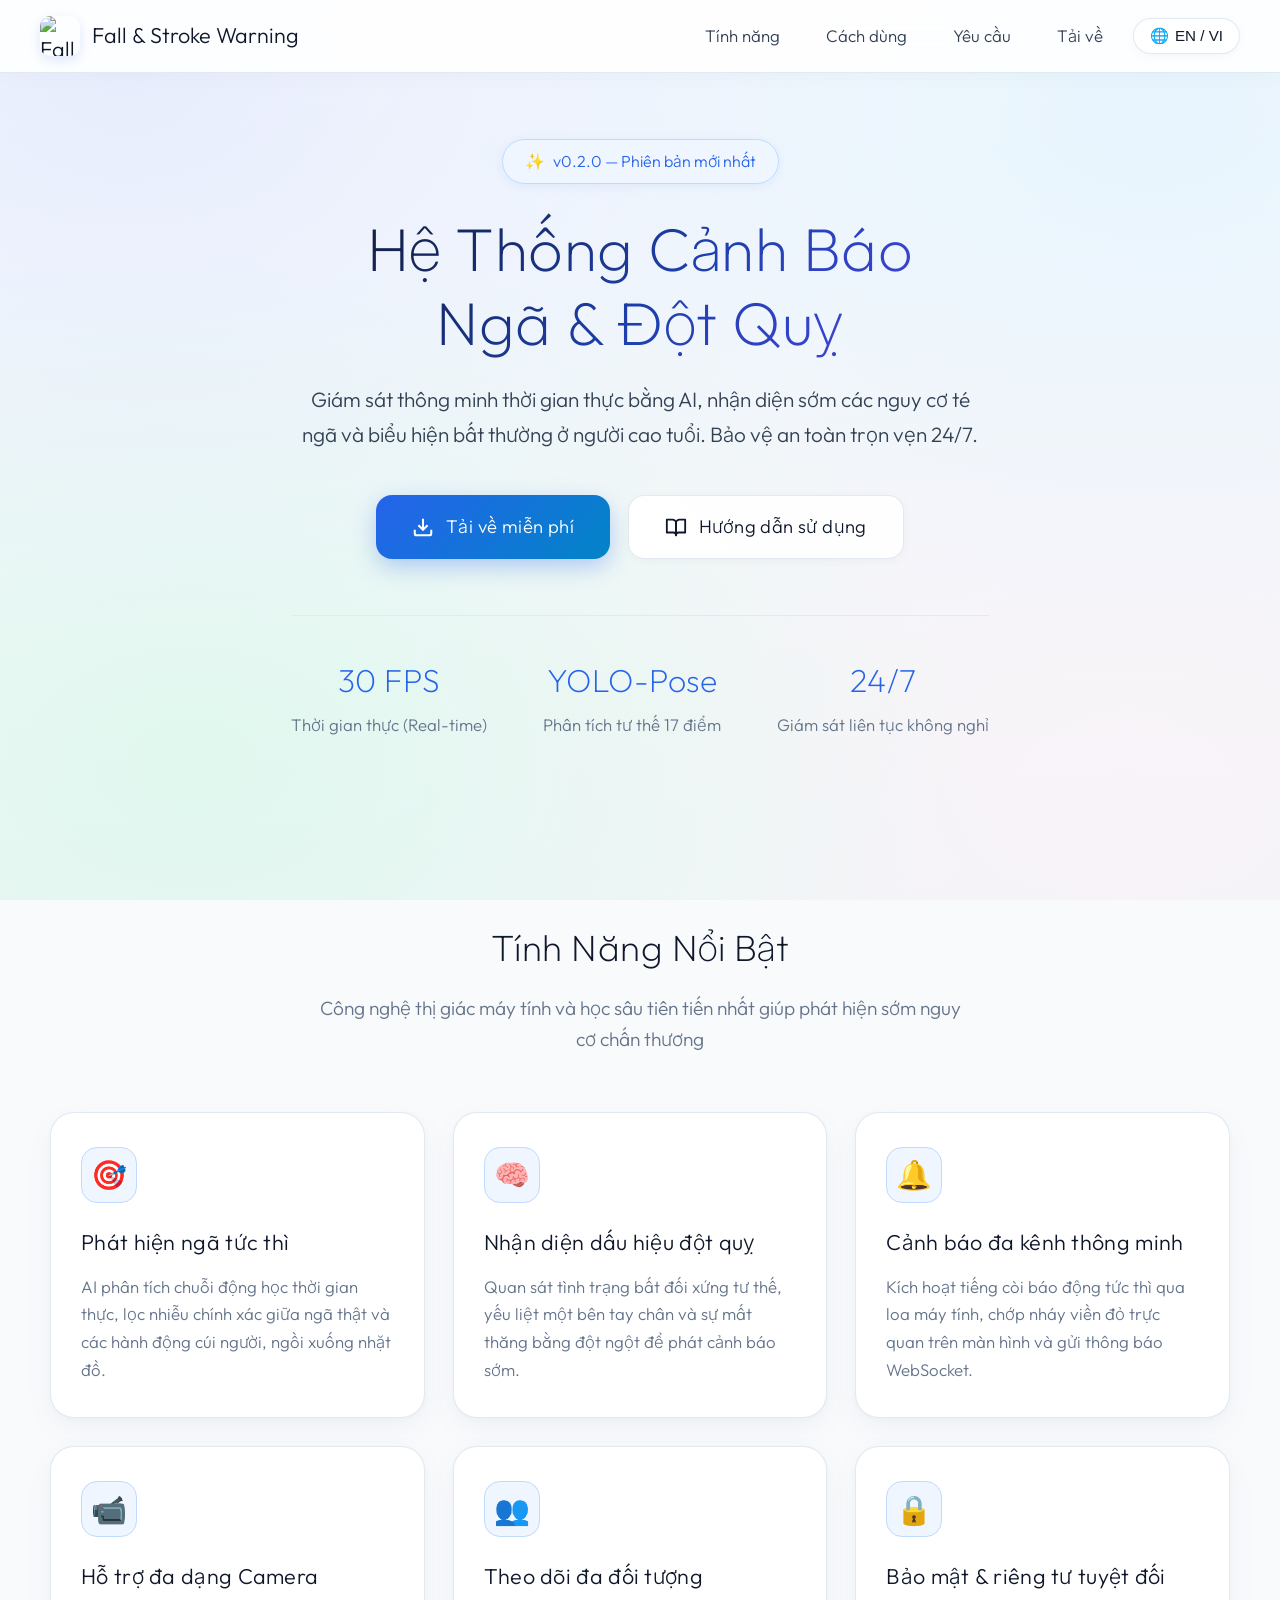
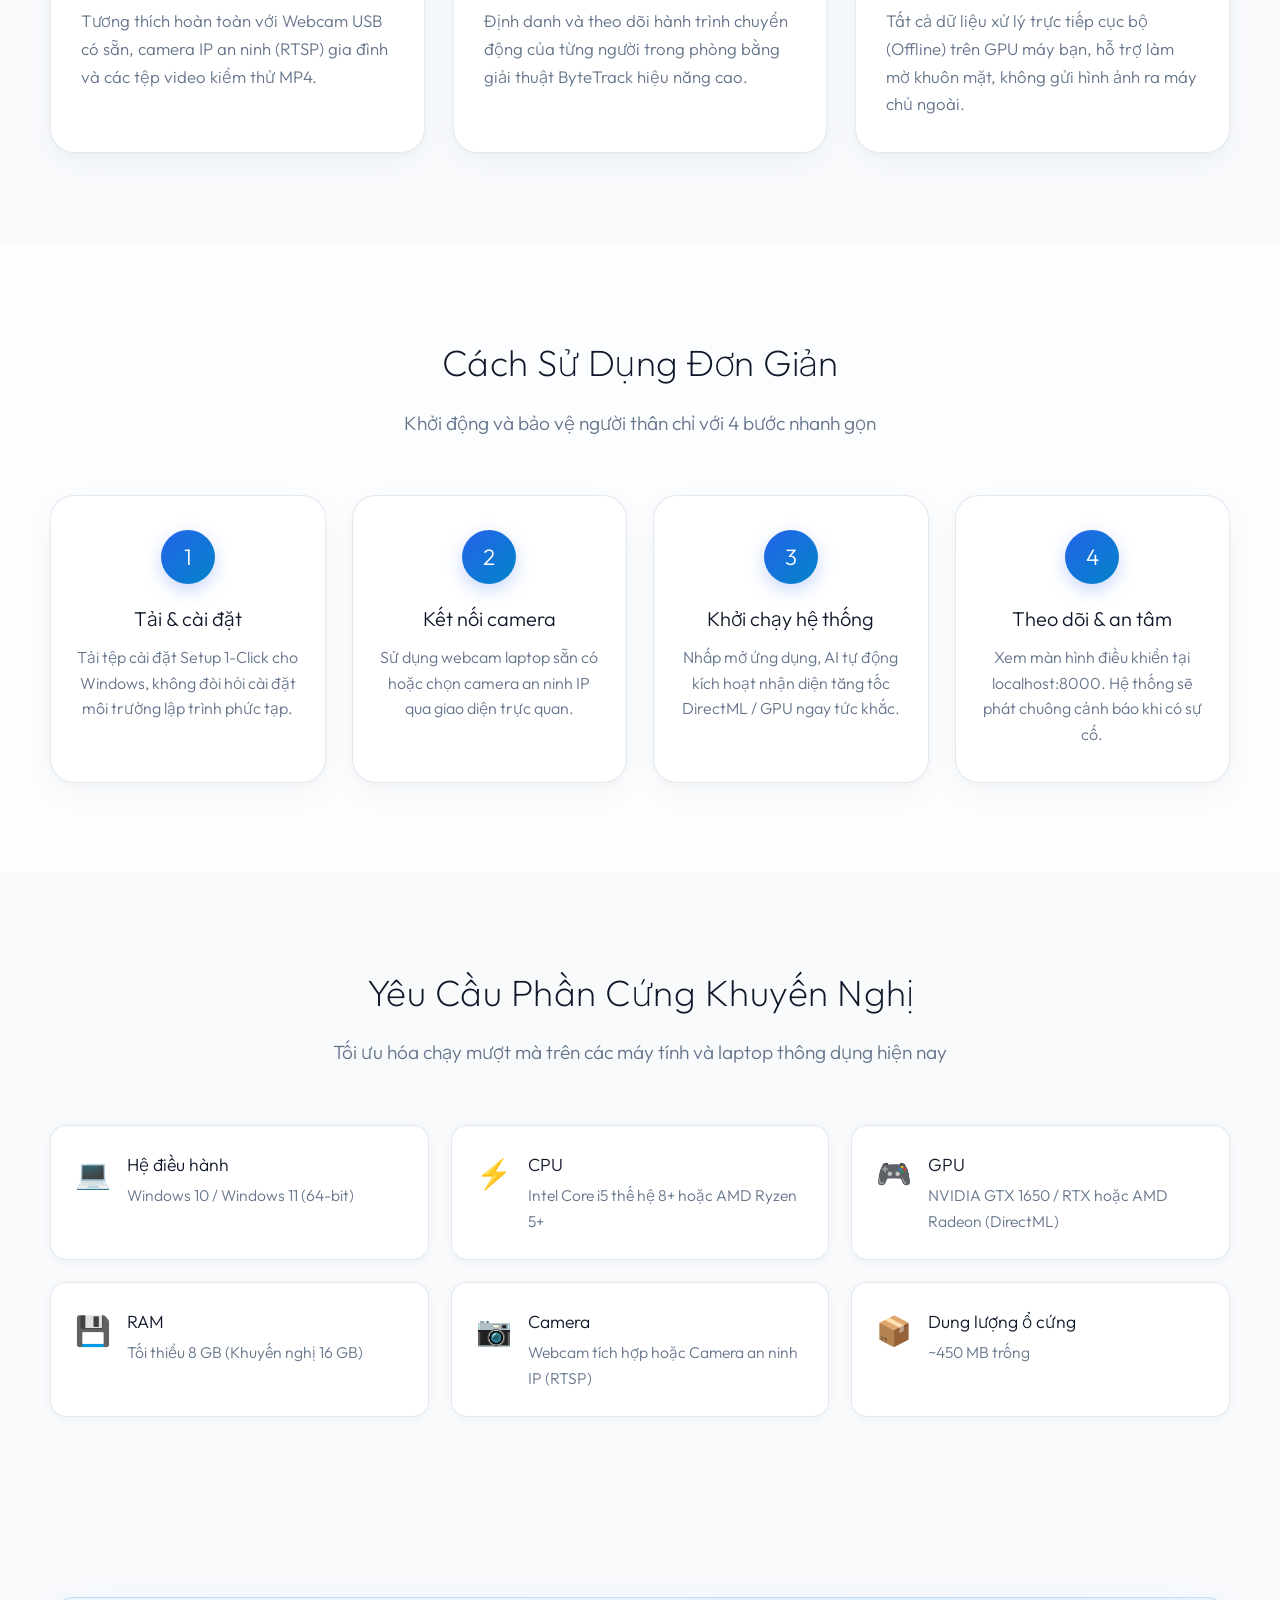
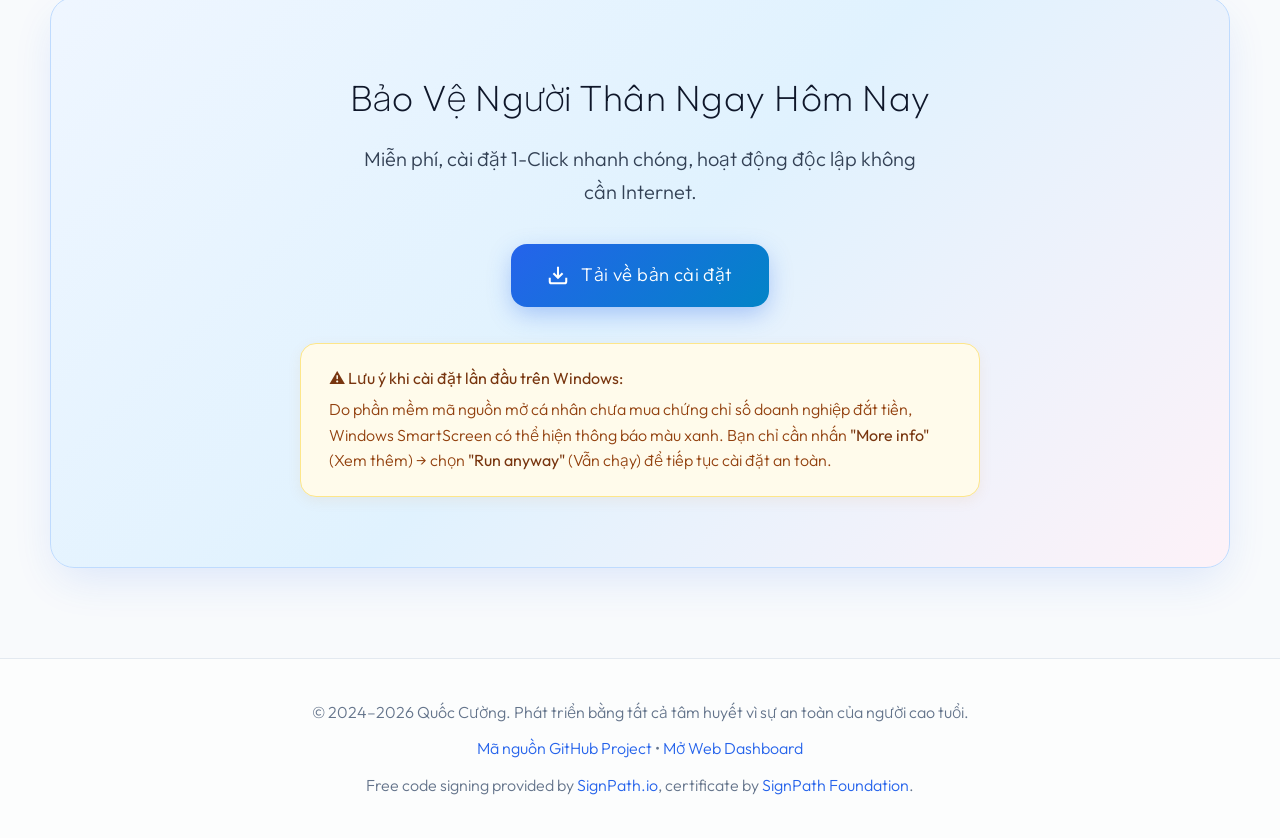
==== docs/index.html @ 09b5aaff "Point download buttons to the elderly-ai-installer release The installer is now published from the Q" ====
<!DOCTYPE html>
<html lang="vi">
<head>
  <meta charset="UTF-8">
  <meta name="viewport" content="width=device-width, initial-scale=1.0">
  <title>Fall & Stroke Warning System — Hệ Thống Giám Sát & Cảnh Báo An Toàn</title>
  <meta name="description" content="Hệ thống AI giám sát và phát hiện sớm nguy cơ té ngã, dấu hiệu đột quỵ cho người cao tuổi. Chạy hoàn toàn offline, chính xác và bảo vệ 24/7.">
  
  <!-- Google Fonts: Light & Thin Weights (Outfit & Inter 200/300/400) -->
  <link rel="preconnect" href="https://fonts.googleapis.com">
  <link rel="preconnect" href="https://fonts.gstatic.com" crossorigin>
  <link href="https://fonts.googleapis.com/css2?family=Inter:wght@200;300;400&family=Outfit:wght@200;300;400&display=swap" rel="stylesheet">
  <link rel="icon" type="image/png" href="logo.png">

  <style>
    /* ==========================================================================
       DESIGN SYSTEM: PURE LIGHT THEME & THIN TYPOGRAPHY
       ========================================================================== */
    :root {
      /* Clean, Radiant Light Colors */
      --primary: #2563eb;           /* Sapphire Royal Blue */
      --primary-hover: #1d4ed8;
      --primary-light: #eff6ff;
      --accent-cyan: #0284c7;       /* Sky Blue */
      --accent: #f59e0b;            /* Warm Amber Glow */
      
      --bg-page: #f8fafc;
      --bg-card: #ffffff;
      --bg-surface: #f1f5f9;
      --border-subtle: rgba(226, 232, 240, 0.95);
      --border-hover: rgba(59, 130, 246, 0.35);

      /* High-Contrast Soft Dark Text */
      --text: #0f172a;              /* Slate 900 */
      --text-secondary: #334155;    /* Slate 700 */
      --text-muted: #64748b;        /* Slate 500 */

      /* Status Colors */
      --status-green: #059669;
      --status-amber: #d97706;
      --status-red: #dc2626;

      /* Radii */
      --radius-sm: 10px;
      --radius-md: 16px;
      --radius-lg: 24px;
      --radius-pill: 9999px;

      /* Shadows */
      --shadow-sm: 0 2px 8px rgba(100, 116, 139, 0.06);
      --shadow-card: 0 10px 30px -4px rgba(100, 116, 139, 0.08), 0 2px 6px -1px rgba(100, 116, 139, 0.04);
      --shadow-hover: 0 20px 40px -8px rgba(100, 116, 139, 0.16), 0 4px 12px -2px rgba(100, 116, 139, 0.06);
    }

    /* Base Reset & Typography */
    *, *::before, *::after {
      margin: 0;
      padding: 0;
      box-sizing: border-box;
      -webkit-font-smoothing: antialiased;
      -moz-osx-font-smoothing: grayscale;
      text-rendering: optimizeLegibility;
    }

    html {
      scroll-behavior: smooth;
      font-size: 16px;
    }

    body {
      font-family: 'Outfit', 'Inter', -apple-system, BlinkMacSystemFont, 'Segoe UI', Roboto, sans-serif;
      font-weight: 300; /* Toàn bộ chữ mỏng, thanh thoát */
      background-color: var(--bg-page);
      /* Nền sáng rực rỡ, phủ ánh aura pastel êm dịu */
      background-image: 
        radial-gradient(at 10% 8%, rgba(224, 231, 255, 0.65) 0px, transparent 48%),
        radial-gradient(at 90% 12%, rgba(224, 242, 254, 0.7) 0px, transparent 48%),
        radial-gradient(at 15% 85%, rgba(209, 250, 229, 0.55) 0px, transparent 50%),
        radial-gradient(at 88% 88%, rgba(253, 242, 248, 0.6) 0px, transparent 50%),
        linear-gradient(180deg, #f8fafc 0%, #f1f5f9 100%);
      background-attachment: fixed;
      color: var(--text);
      line-height: 1.65;
      overflow-x: hidden;
    }

    /* Triệt tiêu bôi đậm trên toàn bộ trang */
    h1, h2, h3, h4, h5, h6, strong, b, .btn, .stat-item strong, .nav-brand span {
      font-weight: 300 !important;
    }

    /* ==========================================================================
       TOP NAVIGATION BAR
       ========================================================================== */
    nav {
      position: fixed;
      top: 0;
      left: 0;
      right: 0;
      z-index: 100;
      background: rgba(255, 255, 255, 0.9);
      backdrop-filter: blur(20px);
      border-bottom: 1px solid var(--border-subtle);
      box-shadow: 0 4px 20px -4px rgba(100, 116, 139, 0.06);
      padding: 0 28px;
      transition: all 0.3s ease;
    }

    .nav-inner {
      max-width: 1200px;
      margin: 0 auto;
      display: flex;
      align-items: center;
      justify-content: space-between;
      height: 72px;
    }

    .nav-brand {
      font-size: 1.35rem;
      color: var(--text);
      display: flex;
      align-items: center;
      gap: 12px;
      text-decoration: none;
      transition: transform 0.25s ease;
    }

    .nav-brand:hover {
      transform: scale(1.02);
    }

    .nav-brand img {
      width: 40px;
      height: 40px;
      border-radius: 10px;
      box-shadow: 0 4px 12px rgba(37, 99, 235, 0.15);
      transition: transform 0.3s cubic-bezier(0.34, 1.56, 0.64, 1);
    }

    .nav-brand:hover img {
      transform: scale(1.1) rotate(-3deg);
    }

    .nav-links {
      display: flex;
      gap: 14px;
      align-items: center;
    }

    .nav-links a {
      text-decoration: none;
      color: var(--text-secondary);
      font-size: 1.05rem;
      padding: 8px 16px;
      border-radius: var(--radius-sm);
      transition: all 0.25s ease;
      position: relative;
    }

    .nav-links a:hover {
      color: var(--primary);
      background: var(--primary-light);
      transform: translateY(-1px);
    }

    /* Language Switcher Button with Spring Hover */
    .lang-btn {
      background: #ffffff;
      border: 1px solid var(--border-subtle);
      padding: 8px 16px;
      border-radius: var(--radius-pill);
      cursor: pointer;
      font-size: 0.95rem;
      color: var(--text);
      font-weight: 300 !important;
      display: inline-flex;
      align-items: center;
      gap: 6px;
      box-shadow: var(--shadow-sm);
      transition: all 0.25s cubic-bezier(0.34, 1.56, 0.64, 1);
    }

    .lang-btn:hover {
      border-color: var(--primary);
      color: var(--primary);
      background: var(--primary-light);
      transform: translateY(-2px) scale(1.06);
      box-shadow: 0 6px 16px rgba(37, 99, 235, 0.15);
    }

    .lang-btn:active {
      transform: translateY(0) scale(0.96);
    }

    /* ==========================================================================
       BUTTON INTERACTION STYLES (HIỆU ỨNG CHUYỂN ĐỘNG KHI DI CHUỘT VÀ BẤM NÚT)
       ========================================================================== */
    .btn-group {
      display: flex;
      gap: 18px;
      justify-content: center;
      flex-wrap: wrap;
    }

    .btn {
      position: relative;
      display: inline-flex;
      align-items: center;
      justify-content: center;
      gap: 12px;
      padding: 16px 36px;
      border-radius: var(--radius-md);
      font-size: 1.15rem;
      font-weight: 300 !important; /* Chữ mỏng */
      text-decoration: none;
      cursor: pointer;
      border: none;
      outline: none;
      overflow: hidden;
      user-select: none;
      letter-spacing: 0.4px;
      transition: transform 0.25s cubic-bezier(0.16, 1, 0.3, 1),
                  box-shadow 0.25s cubic-bezier(0.16, 1, 0.3, 1),
                  background 0.25s ease,
                  border-color 0.25s ease;
    }

    /* Hiệu ứng dải ánh sáng Shimmer lướt qua khi hover */
    .btn::after {
      content: "";
      position: absolute;
      top: 0;
      left: -100%;
      width: 60%;
      height: 100%;
      background: linear-gradient(
        90deg,
        transparent,
        rgba(255, 255, 255, 0.45),
        transparent
      );
      transform: skewX(-22deg);
      transition: none;
      pointer-events: none;
    }

    .btn:hover::after {
      left: 140%;
      transition: left 0.75s ease-in-out;
    }

    /* NÚT CHÍNH (PRIMARY BUTTON) */
    .btn-primary {
      background: linear-gradient(135deg, #2563eb 0%, #0284c7 100%);
      color: #ffffff;
      box-shadow: 0 8px 24px -2px rgba(37, 99, 235, 0.35);
    }

    .btn-primary:hover {
      transform: translateY(-4px) scale(1.03);
      box-shadow: 0 16px 36px -4px rgba(37, 99, 235, 0.45), 0 0 20px rgba(2, 132, 199, 0.3);
      background: linear-gradient(135deg, #1d4ed8 0%, #0369a1 100%);
    }

    .btn-primary:active {
      transform: translateY(-1px) scale(0.98);
      box-shadow: 0 4px 14px rgba(37, 99, 235, 0.25);
    }

    /* NÚT PHỤ (OUTLINE BUTTON) */
    .btn-outline {
      background: rgba(255, 255, 255, 0.9);
      color: var(--text);
      border: 1.5px solid var(--border-subtle);
      box-shadow: var(--shadow-sm);
    }

    .btn-outline:hover {
      background: #ffffff;
      border-color: var(--primary);
      color: var(--primary);
      transform: translateY(-4px) scale(1.03);
      box-shadow: 0 12px 28px -4px rgba(59, 130, 246, 0.2);
    }

    .btn-outline:active {
      transform: translateY(-1px) scale(0.98);
      box-shadow: 0 2px 8px rgba(0, 0, 0, 0.05);
    }

    /* ==========================================================================
       HERO SECTION (TÔNG MÀU SÁNG, ĐẸP LUNG LINH, DỄ NHÌN)
       ========================================================================== */
    .hero {
      min-height: 92vh;
      display: flex;
      align-items: center;
      justify-content: center;
      text-align: center;
      padding: 130px 24px 80px;
      position: relative;
    }

    .hero-content {
      max-width: 860px;
      margin: 0 auto;
      animation: heroFadeUp 0.8s cubic-bezier(0.16, 1, 0.3, 1) both;
    }

    @keyframes heroFadeUp {
      from {
        opacity: 0;
        transform: translateY(28px);
      }
      to {
        opacity: 1;
        transform: translateY(0);
      }
    }

    .hero-badge {
      display: inline-flex;
      align-items: center;
      gap: 8px;
      background: #eff6ff;
      border: 1px solid #bfdbfe;
      color: var(--primary);
      padding: 8px 22px;
      border-radius: var(--radius-pill);
      font-size: 1rem;
      margin-bottom: 28px;
      box-shadow: 0 2px 10px rgba(37, 99, 235, 0.08);
      transition: transform 0.25s ease, box-shadow 0.25s ease;
    }

    .hero-badge:hover {
      transform: scale(1.04);
      box-shadow: 0 4px 16px rgba(37, 99, 235, 0.16);
    }

    .hero h1 {
      font-size: clamp(2.4rem, 6vw, 3.8rem);
      font-weight: 200 !important; /* Chữ mỏng sang trọng */
      line-height: 1.22;
      letter-spacing: 0.5px;
      margin-bottom: 22px;
      background: linear-gradient(135deg, #0f172a 0%, #1e40af 55%, #4f46e5 100%);
      -webkit-background-clip: text;
      -webkit-text-fill-color: transparent;
    }

    .hero p {
      font-size: 1.3rem; /* Cỡ chữ to */
      color: var(--text-secondary);
      font-weight: 300;
      margin-bottom: 42px;
      max-width: 680px;
      margin-inline: auto;
      line-height: 1.7;
    }

    /* Hero Stats Bar */
    .hero-stats {
      display: flex;
      gap: 56px;
      justify-content: center;
      margin-top: 56px;
      padding-top: 38px;
      border-top: 1px solid var(--border-subtle);
    }

    .stat-item {
      display: flex;
      flex-direction: column;
      align-items: center;
      gap: 4px;
      transition: transform 0.25s ease;
    }

    .stat-item:hover {
      transform: translateY(-3px);
    }

    .stat-item strong {
      font-size: 2rem;
      color: var(--primary);
      font-weight: 200 !important;
      letter-spacing: 0.5px;
    }

    .stat-item span {
      font-size: 1.05rem;
      color: var(--text-muted);
      font-weight: 300;
    }

    /* ==========================================================================
       SECTIONS & CARDS (BỐ CỤC CHUYỂN ĐỘNG BẮT MẮT)
       ========================================================================== */
    section {
      padding: 90px 24px;
    }

    .container {
      max-width: 1180px;
      margin: 0 auto;
    }

    .section-title {
      text-align: center;
      margin-bottom: 56px;
    }

    .section-title h2 {
      font-size: 2.3rem; /* Cỡ chữ to */
      font-weight: 200 !important; /* Chữ mỏng */
      letter-spacing: 0.5px;
      color: var(--text);
      margin-bottom: 14px;
    }

    .section-title p {
      color: var(--text-muted);
      font-size: 1.2rem;
      max-width: 660px;
      margin: 0 auto;
      font-weight: 300;
    }

    /* 1. FEATURES GRID */
    .features-grid {
      display: grid;
      grid-template-columns: repeat(auto-fit, minmax(320px, 1fr));
      gap: 28px;
    }

    .feature-card {
      background: var(--bg-card);
      border: 1px solid var(--border-subtle);
      border-radius: var(--radius-lg);
      padding: 34px 30px;
      box-shadow: var(--shadow-card);
      transition: transform 0.35s cubic-bezier(0.16, 1, 0.3, 1),
                  box-shadow 0.35s cubic-bezier(0.16, 1, 0.3, 1),
                  border-color 0.35s ease;
      display: flex;
      flex-direction: column;
      gap: 12px;
    }

    .feature-card:hover {
      transform: translateY(-6px);
      box-shadow: var(--shadow-hover);
      border-color: var(--border-hover);
    }

    .feature-icon {
      width: 56px;
      height: 56px;
      border-radius: 16px;
      display: flex;
      align-items: center;
      justify-content: center;
      font-size: 1.8rem;
      background: var(--primary-light);
      border: 1px solid #bfdbfe;
      margin-bottom: 10px;
      transition: transform 0.3s cubic-bezier(0.34, 1.56, 0.64, 1);
    }

    .feature-card:hover .feature-icon {
      transform: scale(1.15) rotate(-4deg);
      background: #dbeafe;
    }

    .feature-card h3 {
      font-size: 1.35rem; /* Cỡ chữ to */
      font-weight: 300 !important;
      color: var(--text);
      letter-spacing: 0.3px;
    }

    .feature-card p {
      color: var(--text-muted);
      font-size: 1.05rem;
      line-height: 1.65;
      font-weight: 300;
    }

    /* 2. HOW IT WORKS (STEPS) */
    .steps {
      display: grid;
      grid-template-columns: repeat(auto-fit, minmax(240px, 1fr));
      gap: 26px;
      counter-reset: step;
    }

    .step {
      background: #ffffff;
      border: 1px solid var(--border-subtle);
      border-radius: var(--radius-lg);
      padding: 34px 26px;
      text-align: center;
      counter-increment: step;
      box-shadow: var(--shadow-card);
      transition: all 0.35s cubic-bezier(0.16, 1, 0.3, 1);
    }

    .step:hover {
      transform: translateY(-6px);
      box-shadow: var(--shadow-hover);
      border-color: var(--border-hover);
    }

    .step::before {
      content: counter(step);
      display: inline-flex;
      align-items: center;
      justify-content: center;
      width: 54px;
      height: 54px;
      border-radius: 50%;
      background: linear-gradient(135deg, var(--primary), var(--accent-cyan));
      color: #ffffff;
      font-size: 1.4rem;
      font-weight: 300 !important;
      margin-bottom: 18px;
      box-shadow: 0 6px 18px rgba(37, 99, 235, 0.25);
      transition: transform 0.3s cubic-bezier(0.34, 1.56, 0.64, 1);
    }

    .step:hover::before {
      transform: scale(1.12) rotate(10deg);
    }

    .step h3 {
      font-size: 1.25rem;
      font-weight: 300 !important;
      margin-bottom: 10px;
      color: var(--text);
    }

    .step p {
      color: var(--text-muted);
      font-size: 1rem;
      font-weight: 300;
      line-height: 1.6;
    }

    /* 3. REQUIREMENTS GRID */
    .req-grid {
      display: grid;
      grid-template-columns: repeat(auto-fit, minmax(280px, 1fr));
      gap: 22px;
    }

    .req-card {
      background: var(--bg-card);
      border: 1px solid var(--border-subtle);
      border-radius: var(--radius-md);
      padding: 24px;
      display: flex;
      align-items: flex-start;
      gap: 16px;
      box-shadow: var(--shadow-sm);
      transition: transform 0.25s ease, box-shadow 0.25s ease, border-color 0.25s ease;
    }

    .req-card:hover {
      transform: translateY(-4px);
      box-shadow: var(--shadow-card);
      border-color: var(--border-hover);
    }

    .req-icon {
      font-size: 1.8rem;
      flex-shrink: 0;
      transition: transform 0.25s ease;
    }

    .req-card:hover .req-icon {
      transform: scale(1.15);
    }

    .req-card h4 {
      font-size: 1.1rem;
      font-weight: 300 !important;
      color: var(--text);
      margin-bottom: 4px;
    }

    .req-card p {
      color: var(--text-muted);
      font-size: 0.98rem;
      font-weight: 300;
    }

    /* ==========================================================================
       CALL TO ACTION (CTA) SECTION (KHUNG SÁNG SANG TRỌNG)
       ========================================================================== */
    .cta {
      background: linear-gradient(135deg, #eff6ff 0%, #e0f2fe 50%, #fdf2f8 100%);
      border: 1px solid #bfdbfe;
      border-radius: var(--radius-lg);
      text-align: center;
      padding: 70px 32px;
      box-shadow: 0 16px 45px -8px rgba(37, 99, 235, 0.14);
      position: relative;
      overflow: hidden;
    }

    .cta h2 {
      font-size: 2.3rem; /* Cỡ chữ to */
      font-weight: 200 !important; /* Chữ mỏng */
      color: var(--text);
      letter-spacing: 0.5px;
      margin-bottom: 14px;
    }

    .cta p {
      color: var(--text-secondary);
      font-size: 1.25rem;
      font-weight: 300;
      margin-bottom: 36px;
      max-width: 580px;
      margin-inline: auto;
    }

    /* SmartScreen Notice Box */
    .warning-box {
      background: #fffbeb;
      border: 1px solid #fde68a;
      border-radius: var(--radius-md);
      padding: 22px 28px;
      margin-top: 36px;
      max-width: 680px;
      margin-inline: auto;
      color: #92400e;
      font-size: 1rem;
      text-align: left;
      line-height: 1.6;
      box-shadow: 0 4px 14px rgba(217, 119, 6, 0.08);
      transition: transform 0.25s ease;
    }

    .warning-box:hover {
      transform: translateY(-2px);
    }

    .warning-box strong {
      display: block;
      margin-bottom: 6px;
      font-weight: 400 !important;
      color: #78350f;
    }

    .warning-box b {
      font-weight: 400 !important;
      color: #78350f;
    }

    /* ==========================================================================
       FOOTER
       ========================================================================== */
    footer {
      text-align: center;
      padding: 40px 24px;
      color: var(--text-muted);
      font-size: 1rem;
      border-top: 1px solid var(--border-subtle);
      background: rgba(255, 255, 255, 0.6);
    }

    footer a {
      color: var(--primary);
      text-decoration: none;
      transition: color 0.2s ease;
    }

    footer a:hover {
      color: var(--primary-hover);
      text-decoration: underline;
    }

    /* ==========================================================================
       RESPONSIVE DESIGN
       ========================================================================== */
    @media (max-width: 768px) {
      nav { padding: 0 16px; }
      .nav-links a.hide-mobile { display: none; }
      .hero { padding: 110px 16px 60px; }
      .hero-stats { gap: 24px; flex-direction: column; }
      .section-title h2 { font-size: 1.9rem; }
      .cta { padding: 48px 20px; }
      .btn { padding: 14px 28px; font-size: 1.05rem; width: 100%; }
    }

    /* Multi-language Visibility */
    [data-lang="en"] .vi { display: none; }
    [data-lang="vi"] .en { display: none; }
  </style>
</head>
<body data-lang="vi">

<!-- NAV -->
<nav>
  <div class="nav-inner">
    <a href="#home" class="nav-brand">
      <img src="logo.png" alt="Fall and Stroke Warning System Logo">
      <span>Fall & Stroke Warning</span>
    </a>
    <div class="nav-links">
      <a href="#features" class="hide-mobile">
        <span class="vi">Tính năng</span>
        <span class="en">Features</span>
      </a>
      <a href="#how" class="hide-mobile">
        <span class="vi">Cách dùng</span>
        <span class="en">How it works</span>
      </a>
      <a href="#requirements" class="hide-mobile">
        <span class="vi">Yêu cầu</span>
        <span class="en">Requirements</span>
      </a>
      <a href="#download">
        <span class="vi">Tải về</span>
        <span class="en">Download</span>
      </a>
      <button class="lang-btn" onclick="toggleLang()" title="Đổi ngôn ngữ Tiếng Việt / English">
        <span>🌐</span> EN / VI
      </button>
    </div>
  </div>
</nav>

<!-- HERO -->
<section class="hero" id="home">
  <div class="hero-content">
    <div class="hero-badge">
      <span>✨</span>
      <span class="vi">v0.2.0 — Phiên bản mới nhất</span>
      <span class="en">v0.2.0 — Latest Release</span>
    </div>
    <h1>
      <span class="vi">Hệ Thống Cảnh Báo<br>Ngã & Đột Quỵ</span>
      <span class="en">Fall & Stroke<br>Warning System</span>
    </h1>
    <p>
      <span class="vi">Giám sát thông minh thời gian thực bằng AI, nhận diện sớm các nguy cơ té ngã và biểu hiện bất thường ở người cao tuổi. Bảo vệ an toàn trọn vẹn 24/7.</span>
      <span class="en">Intelligent real-time AI monitoring that detects fall risks and abnormal health signs for the elderly. Reliable 24/7 safety protection.</span>
    </p>
    <div class="btn-group">
      <a href="https://github.com/QuocCuong66/elderly-ai-installer/releases/download/QuocCuong66/Fall_and_Stroke_Warning_System_Setup_v0.2.0.exe" class="btn btn-primary" id="download" title="Tải xuống tệp cài đặt cho Windows">
        <svg width="22" height="22" viewBox="0 0 24 24" fill="none" stroke="currentColor" stroke-width="2.2"><path d="M21 15v4a2 2 0 0 1-2 2H5a2 2 0 0 1-2-2v-4"/><polyline points="7 10 12 15 17 10"/><line x1="12" y1="15" x2="12" y2="3"/></svg>
        <span class="vi">Tải về miễn phí</span>
        <span class="en">Download Free</span>
      </a>
      <a href="huong-dan.html" class="btn btn-outline" title="Hướng dẫn sử dụng chi tiết từ A đến Z">
        <svg width="22" height="22" viewBox="0 0 24 24" fill="none" stroke="currentColor" stroke-width="2" stroke-linecap="round" stroke-linejoin="round"><path d="M2 4h6a4 4 0 0 1 4 4v13a3 3 0 0 0-3-3H2z"/><path d="M22 4h-6a4 4 0 0 0-4 4v13a3 3 0 0 1 3-3h7z"/></svg>
        <span class="vi">Hướng dẫn sử dụng</span>
        <span class="en">User Guide</span>
      </a>
    </div>
    <div class="hero-stats">
      <div class="stat-item">
        <strong>30 FPS</strong>
        <span class="vi">Thời gian thực (Real-time)</span>
        <span class="en">Real-time Inference</span>
      </div>
      <div class="stat-item">
        <strong>YOLO-Pose</strong>
        <span class="vi">Phân tích tư thế 17 điểm</span>
        <span class="en">17-Keypoint Pose Estimation</span>
      </div>
      <div class="stat-item">
        <strong>24/7</strong>
        <span class="vi">Giám sát liên tục không nghỉ</span>
        <span class="en">Continuous 24/7 Protection</span>
      </div>
    </div>
  </div>
</section>

<!-- FEATURES -->
<section id="features">
  <div class="container">
    <div class="section-title">
      <h2>
        <span class="vi">Tính Năng Nổi Bật</span>
        <span class="en">Key Features</span>
      </h2>
      <p>
        <span class="vi">Công nghệ thị giác máy tính và học sâu tiên tiến nhất giúp phát hiện sớm nguy cơ chấn thương</span>
        <span class="en">State-of-the-art computer vision and deep learning for early danger detection</span>
      </p>
    </div>
    <div class="features-grid">
      <div class="feature-card">
        <div class="feature-icon">🎯</div>
        <h3>
          <span class="vi">Phát hiện ngã tức thì</span>
          <span class="en">Instant Fall Detection</span>
        </h3>
        <p>
          <span class="vi">AI phân tích chuỗi động học thời gian thực, lọc nhiễu chính xác giữa ngã thật và các hành động cúi người, ngồi xuống nhặt đồ.</span>
          <span class="en">Temporal kinematic analysis accurately distinguishes actual falls from daily activities like bending down to pick up items.</span>
        </p>
      </div>

      <div class="feature-card">
        <div class="feature-icon">🧠</div>
        <h3>
          <span class="vi">Nhận diện dấu hiệu đột quỵ</span>
          <span class="en">Stroke Sign Recognition</span>
        </h3>
        <p>
          <span class="vi">Quan sát tình trạng bất đối xứng tư thế, yếu liệt một bên tay chân và sự mất thăng bằng đột ngột để phát cảnh báo sớm.</span>
          <span class="en">Identifies posture asymmetry, unilateral limb weakness, and sudden loss of balance for proactive emergency alerts.</span>
        </p>
      </div>

      <div class="feature-card">
        <div class="feature-icon">🔔</div>
        <h3>
          <span class="vi">Cảnh báo đa kênh thông minh</span>
          <span class="en">Multi-Channel Smart Alerts</span>
        </h3>
        <p>
          <span class="vi">Kích hoạt tiếng còi báo động tức thì qua loa máy tính, chớp nháy viền đỏ trực quan trên màn hình và gửi thông báo WebSocket.</span>
          <span class="en">Triggers instant audio alarms through speakers, flashing visual indicators on screen, and real-time WebSocket feeds.</span>
        </p>
      </div>

      <div class="feature-card">
        <div class="feature-icon">📹</div>
        <h3>
          <span class="vi">Hỗ trợ đa dạng Camera</span>
          <span class="en">Versatile Camera Support</span>
        </h3>
        <p>
          <span class="vi">Tương thích hoàn toàn với Webcam USB có sẵn, camera IP an ninh (RTSP) gia đình và các tệp video kiểm thử MP4.</span>
          <span class="en">Fully compatible with standard USB webcams, home security IP cameras (RTSP), and local MP4 test videos.</span>
        </p>
      </div>

      <div class="feature-card">
        <div class="feature-icon">👥</div>
        <h3>
          <span class="vi">Theo dõi đa đối tượng</span>
          <span class="en">Multi-Person Tracking</span>
        </h3>
        <p>
          <span class="vi">Định danh và theo dõi hành trình chuyển động của từng người trong phòng bằng giải thuật ByteTrack hiệu năng cao.</span>
          <span class="en">Identifies and tracks multiple individuals simultaneously in room environments using the high-speed ByteTrack algorithm.</span>
        </p>
      </div>

      <div class="feature-card">
        <div class="feature-icon">🔒</div>
        <h3>
          <span class="vi">Bảo mật & riêng tư tuyệt đối</span>
          <span class="en">Privacy & Offline Security</span>
        </h3>
        <p>
          <span class="vi">Tất cả dữ liệu xử lý trực tiếp cục bộ (Offline) trên GPU máy bạn, hỗ trợ làm mờ khuôn mặt, không gửi hình ảnh ra máy chủ ngoài.</span>
          <span class="en">All processing runs entirely on-premise on your local GPU with optional face blurring; no video data is sent to external servers.</span>
        </p>
      </div>
    </div>
  </div>
</section>

<!-- HOW IT WORKS -->
<section id="how" style="background: rgba(255, 255, 255, 0.65);">
  <div class="container">
    <div class="section-title">
      <h2>
        <span class="vi">Cách Sử Dụng Đơn Giản</span>
        <span class="en">How It Works</span>
      </h2>
      <p>
        <span class="vi">Khởi động và bảo vệ người thân chỉ với 4 bước nhanh gọn</span>
        <span class="en">Start safeguarding your family in just 4 simple steps</span>
      </p>
    </div>
    <div class="steps">
      <div class="step">
        <h3>
          <span class="vi">Tải & cài đặt</span>
          <span class="en">Download & Install</span>
        </h3>
        <p>
          <span class="vi">Tải tệp cài đặt Setup 1-Click cho Windows, không đòi hỏi cài đặt môi trường lập trình phức tạp.</span>
          <span class="en">Download the 1-Click Windows Setup package. No manual Python or programming environment required.</span>
        </p>
      </div>

      <div class="step">
        <h3>
          <span class="vi">Kết nối camera</span>
          <span class="en">Connect Camera</span>
        </h3>
        <p>
          <span class="vi">Sử dụng webcam laptop sẵn có hoặc chọn camera an ninh IP qua giao diện trực quan.</span>
          <span class="en">Use your laptop webcam or connect your home IP camera with a single click in the menu.</span>
        </p>
      </div>

      <div class="step">
        <h3>
          <span class="vi">Khởi chạy hệ thống</span>
          <span class="en">Launch AI Engine</span>
        </h3>
        <p>
          <span class="vi">Nhấp mở ứng dụng, AI tự động kích hoạt nhận diện tăng tốc DirectML / GPU ngay tức khắc.</span>
          <span class="en">Open the app; AI acceleration automatically engages using DirectML or CUDA.</span>
        </p>
      </div>

      <div class="step">
        <h3>
          <span class="vi">Theo dõi & an tâm</span>
          <span class="en">Monitor & Relax</span>
        </h3>
        <p>
          <span class="vi">Xem màn hình điều khiển tại localhost:8000. Hệ thống sẽ phát chuông cảnh báo khi có sự cố.</span>
          <span class="en">View live dashboard at localhost:8000. The system alerts you immediately if any danger occurs.</span>
        </p>
      </div>
    </div>
  </div>
</section>

<!-- REQUIREMENTS -->
<section id="requirements">
  <div class="container">
    <div class="section-title">
      <h2>
        <span class="vi">Yêu Cầu Phần Cứng Khuyến Nghị</span>
        <span class="en">System Requirements</span>
      </h2>
      <p>
        <span class="vi">Tối ưu hóa chạy mượt mà trên các máy tính và laptop thông dụng hiện nay</span>
        <span class="en">Optimized for high performance on popular modern PCs and laptops</span>
      </p>
    </div>
    <div class="req-grid">
      <div class="req-card">
        <div class="req-icon">💻</div>
        <div>
          <h4>
            <span class="vi">Hệ điều hành</span>
            <span class="en">Operating System</span>
          </h4>
          <p>Windows 10 / Windows 11 (64-bit)</p>
        </div>
      </div>

      <div class="req-card">
        <div class="req-icon">⚡</div>
        <div>
          <h4>CPU</h4>
          <p>
            <span class="vi">Intel Core i5 thế hệ 8+ hoặc AMD Ryzen 5+</span>
            <span class="en">Intel Core i5 8th Gen+ or AMD Ryzen 5+</span>
          </p>
        </div>
      </div>

      <div class="req-card">
        <div class="req-icon">🎮</div>
        <div>
          <h4>GPU</h4>
          <p>
            <span class="vi">NVIDIA GTX 1650 / RTX hoặc AMD Radeon (DirectML)</span>
            <span class="en">NVIDIA GTX 1650 / RTX or AMD Radeon (DirectML)</span>
          </p>
        </div>
      </div>

      <div class="req-card">
        <div class="req-icon">💾</div>
        <div>
          <h4>RAM</h4>
          <p>
            <span class="vi">Tối thiểu 8 GB (Khuyến nghị 16 GB)</span>
            <span class="en">Minimum 8 GB (16 GB Recommended)</span>
          </p>
        </div>
      </div>

      <div class="req-card">
        <div class="req-icon">📷</div>
        <div>
          <h4>Camera</h4>
          <p>
            <span class="vi">Webcam tích hợp hoặc Camera an ninh IP (RTSP)</span>
            <span class="en">Integrated Webcam or IP Security Camera (RTSP)</span>
          </p>
        </div>
      </div>

      <div class="req-card">
        <div class="req-icon">📦</div>
        <div>
          <h4>
            <span class="vi">Dung lượng ổ cứng</span>
            <span class="en">Storage Space</span>
          </h4>
          <p>~450 MB trống</p>
        </div>
      </div>
    </div>
  </div>
</section>

<!-- CALL TO ACTION SECTION -->
<section>
  <div class="container">
    <div class="cta">
      <h2>
        <span class="vi">Bảo Vệ Người Thân Ngay Hôm Nay</span>
        <span class="en">Protect Your Loved Ones Today</span>
      </h2>
      <p>
        <span class="vi">Miễn phí, cài đặt 1-Click nhanh chóng, hoạt động độc lập không cần Internet.</span>
        <span class="en">Free, instant 1-Click setup, runs 100% offline without needing Internet.</span>
      </p>
      <div class="btn-group">
        <a href="https://github.com/QuocCuong66/elderly-ai-installer/releases/download/QuocCuong66/Fall_and_Stroke_Warning_System_Setup_v0.2.0.exe" class="btn btn-primary" title="Tải xuống tệp cài đặt cho Windows">
          <svg width="22" height="22" viewBox="0 0 24 24" fill="none" stroke="currentColor" stroke-width="2.2"><path d="M21 15v4a2 2 0 0 1-2 2H5a2 2 0 0 1-2-2v-4"/><polyline points="7 10 12 15 17 10"/><line x1="12" y1="15" x2="12" y2="3"/></svg>
          <span class="vi">Tải về bản cài đặt</span>
          <span class="en">Download Installer</span>
        </a>
      </div>
      <div class="warning-box">
        <strong>
          <span class="vi">⚠️ Lưu ý khi cài đặt lần đầu trên Windows:</span>
          <span class="en">⚠️ Note for First-Time Installation:</span>
        </strong>
        <span class="vi">Do phần mềm mã nguồn mở cá nhân chưa mua chứng chỉ số doanh nghiệp đắt tiền, Windows SmartScreen có thể hiện thông báo màu xanh. Bạn chỉ cần nhấn <b>"More info"</b> (Xem thêm) → chọn <b>"Run anyway"</b> (Vẫn chạy) để tiếp tục cài đặt an toàn.</span>
        <span class="en">Because this open-source application does not use an expensive corporate code-signing certificate, Windows SmartScreen may display an alert. Simply click <b>"More info"</b> → <b>"Run anyway"</b> to install safely.</span>
      </div>
    </div>
  </div>
</section>

<!-- FOOTER -->
<footer>
  <p>
    <span class="vi">&copy; 2024–2026 Quốc Cường. Phát triển bằng tất cả tâm huyết vì sự an toàn của người cao tuổi.</span>
    <span class="en">&copy; 2024–2026 Quoc Cuong. Crafted with care for elderly safety and well-being.</span>
  </p>
  <p style="margin-top:10px;">
    <a href="https://github.com/QuocCuong66/Project-monitoring-model" target="_blank" rel="noopener noreferrer">Mã nguồn GitHub Project</a> &bull; 
    <a href="http://localhost:8000" target="_blank" rel="noopener noreferrer">Mở Web Dashboard</a>
  </p>
  <p style="margin-top:10px;">
    Free code signing provided by <a href="https://about.signpath.io" target="_blank" rel="noopener noreferrer">SignPath.io</a>, certificate by <a href="https://signpath.org" target="_blank" rel="noopener noreferrer">SignPath Foundation</a>.
  </p>
</footer>

<script>
function toggleLang() {
  const b = document.body;
  b.dataset.lang = b.dataset.lang === 'vi' ? 'en' : 'vi';
  try { localStorage.setItem('lang', b.dataset.lang); } catch(e) {}
}
try {
  const saved = localStorage.getItem('lang');
  if (saved === 'en' || saved === 'vi') document.body.dataset.lang = saved;
} catch(e) {}
</script>
</body>
</html>
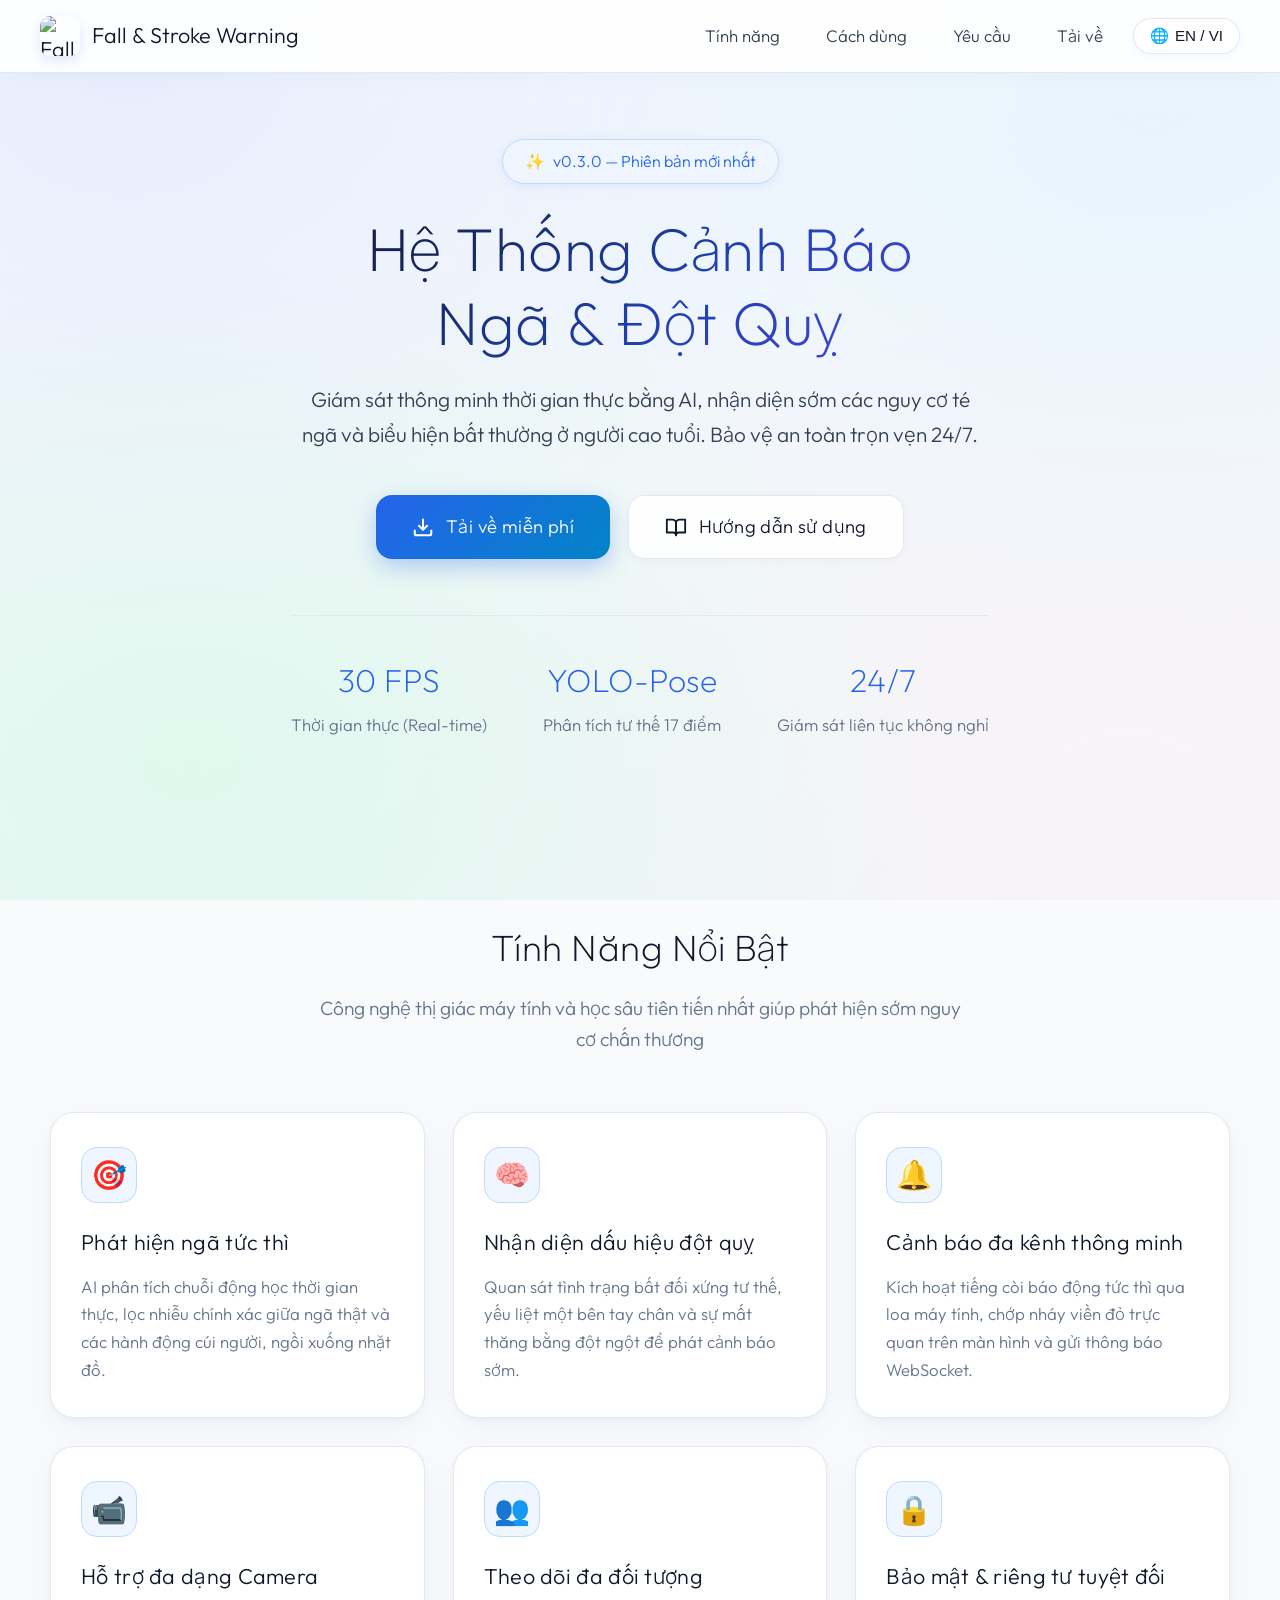
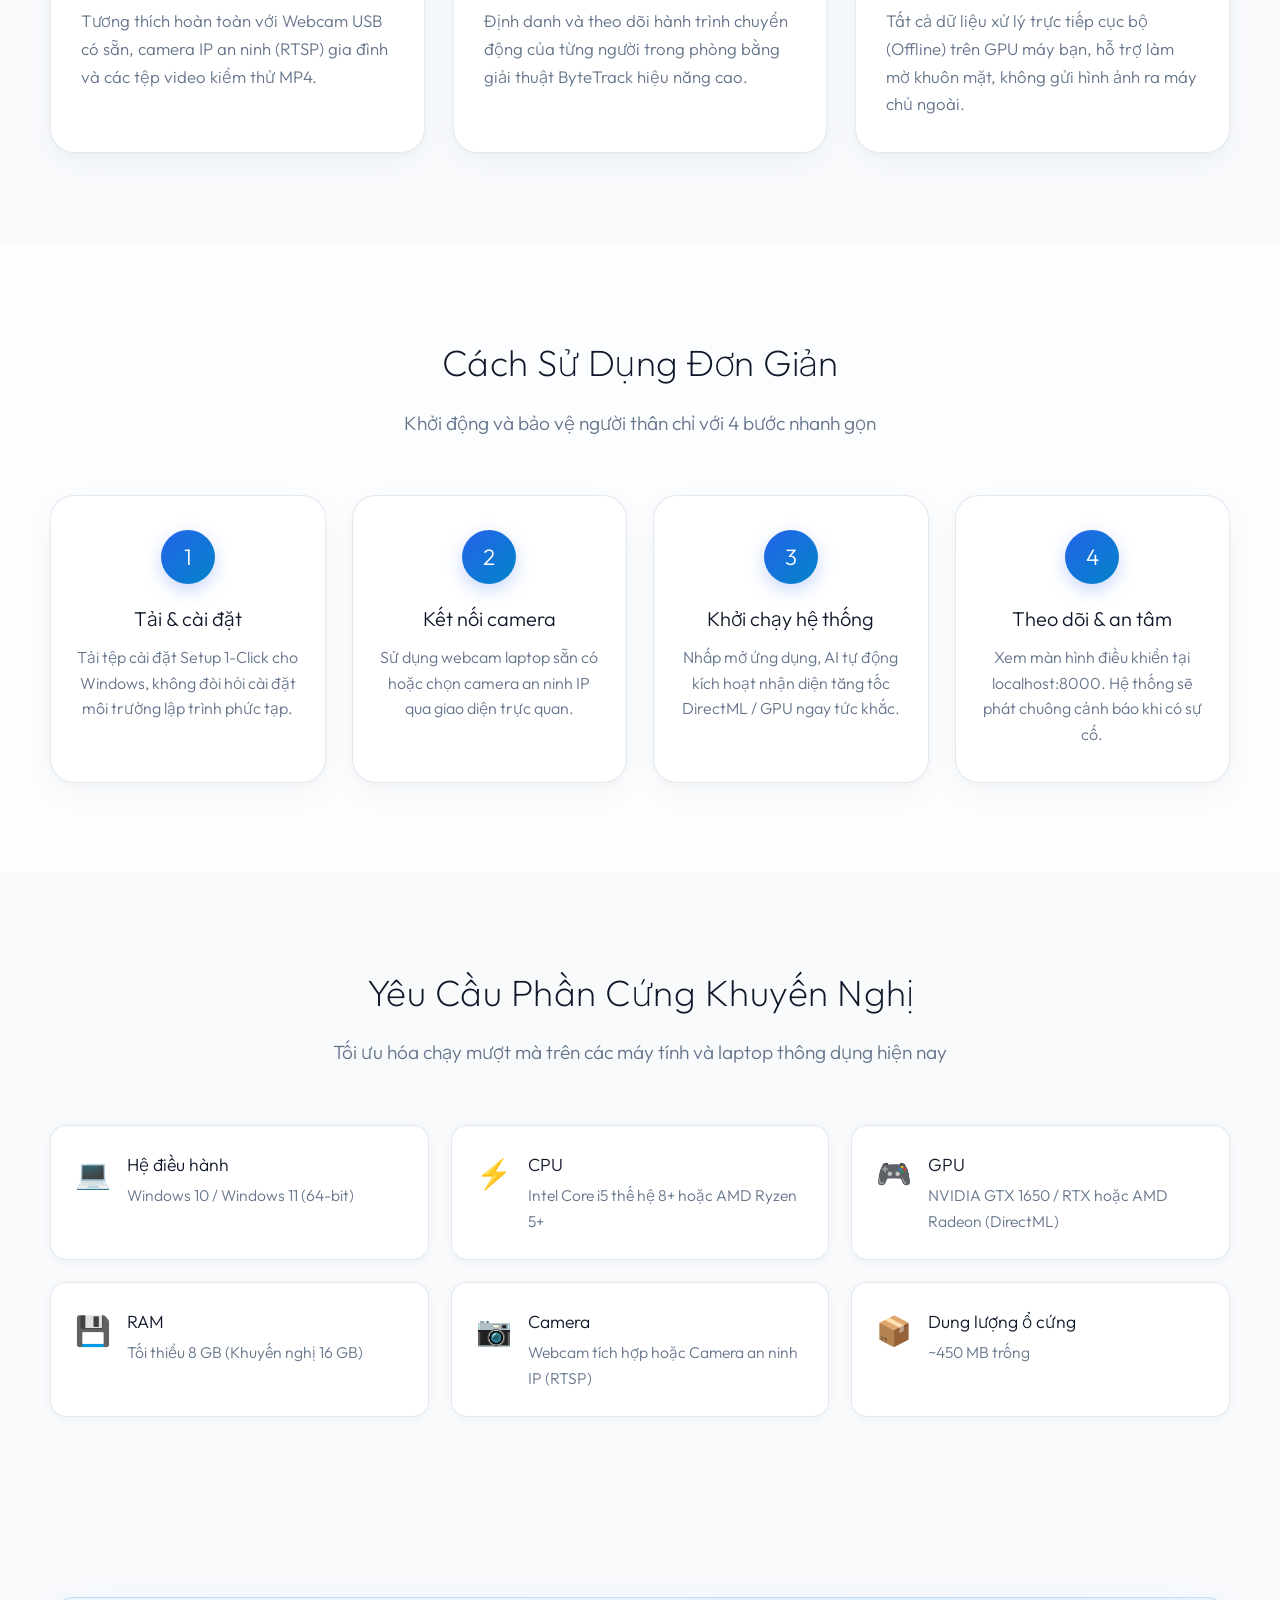
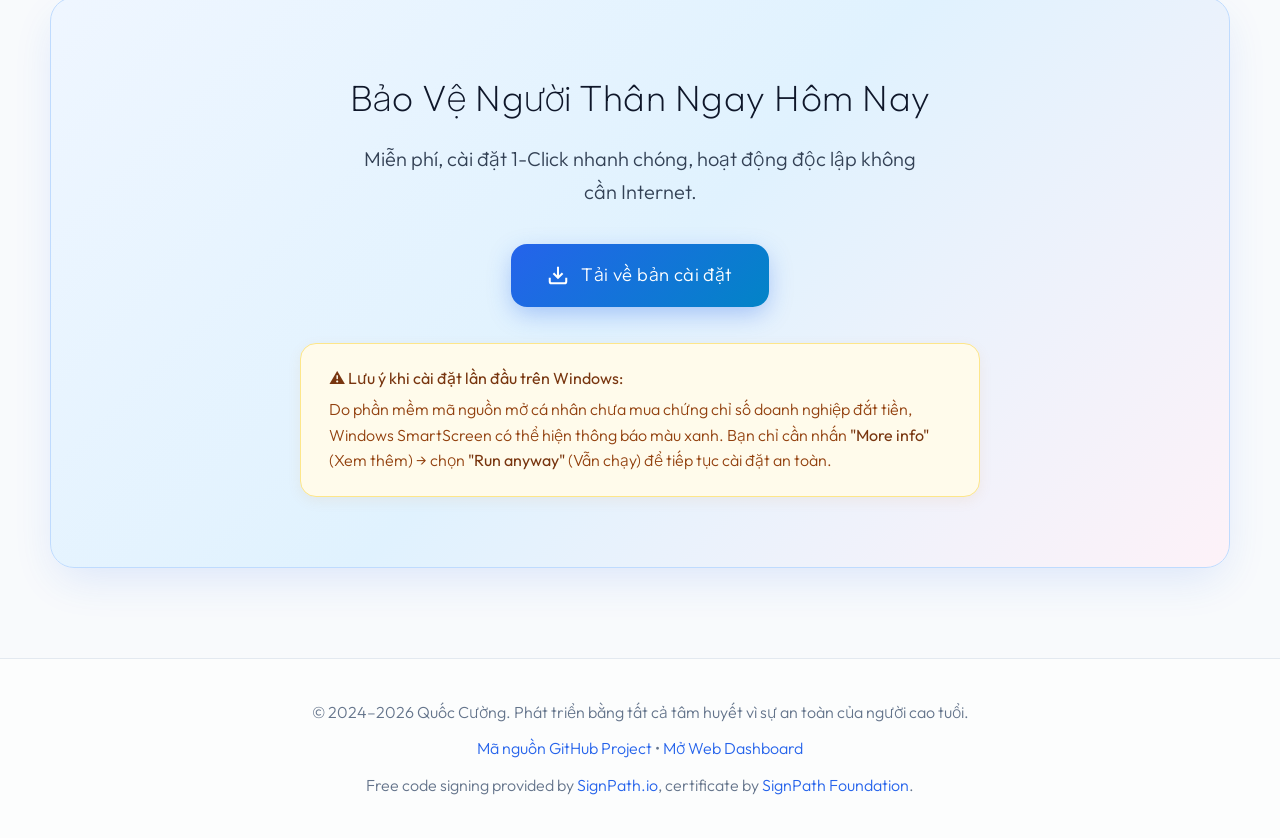
==== commit afd9eb81: "Point download buttons to the stable v0.3.0 installer link releases/latest/download/Fall_and_Stroke_" ====
--- a/docs/index.html
+++ b/docs/index.html
@@ -738,8 +738,8 @@
   <div class="hero-content">
     <div class="hero-badge">
       <span>✨</span>
-      <span class="vi">v0.2.0 — Phiên bản mới nhất</span>
-      <span class="en">v0.2.0 — Latest Release</span>
+      <span class="vi">v0.3.0 — Phiên bản mới nhất</span>
+      <span class="en">v0.3.0 — Latest Release</span>
     </div>
     <h1>
       <span class="vi">Hệ Thống Cảnh Báo<br>Ngã & Đột Quỵ</span>
@@ -750,7 +750,7 @@
       <span class="en">Intelligent real-time AI monitoring that detects fall risks and abnormal health signs for the elderly. Reliable 24/7 safety protection.</span>
     </p>
     <div class="btn-group">
-      <a href="https://github.com/QuocCuong66/elderly-ai-installer/releases/download/QuocCuong66/Fall_and_Stroke_Warning_System_Setup_v0.2.0.exe" class="btn btn-primary" id="download" title="Tải xuống tệp cài đặt cho Windows">
+      <a href="https://github.com/QuocCuong66/elderly-ai-installer/releases/latest/download/Fall_and_Stroke_Warning_System_Setup.exe" class="btn btn-primary" id="download" title="Tải xuống tệp cài đặt cho Windows">
         <svg width="22" height="22" viewBox="0 0 24 24" fill="none" stroke="currentColor" stroke-width="2.2"><path d="M21 15v4a2 2 0 0 1-2 2H5a2 2 0 0 1-2-2v-4"/><polyline points="7 10 12 15 17 10"/><line x1="12" y1="15" x2="12" y2="3"/></svg>
         <span class="vi">Tải về miễn phí</span>
         <span class="en">Download Free</span>
@@ -1027,7 +1027,7 @@
         <span class="en">Free, instant 1-Click setup, runs 100% offline without needing Internet.</span>
       </p>
       <div class="btn-group">
-        <a href="https://github.com/QuocCuong66/elderly-ai-installer/releases/download/QuocCuong66/Fall_and_Stroke_Warning_System_Setup_v0.2.0.exe" class="btn btn-primary" title="Tải xuống tệp cài đặt cho Windows">
+        <a href="https://github.com/QuocCuong66/elderly-ai-installer/releases/latest/download/Fall_and_Stroke_Warning_System_Setup.exe" class="btn btn-primary" title="Tải xuống tệp cài đặt cho Windows">
           <svg width="22" height="22" viewBox="0 0 24 24" fill="none" stroke="currentColor" stroke-width="2.2"><path d="M21 15v4a2 2 0 0 1-2 2H5a2 2 0 0 1-2-2v-4"/><polyline points="7 10 12 15 17 10"/><line x1="12" y1="15" x2="12" y2="3"/></svg>
           <span class="vi">Tải về bản cài đặt</span>
           <span class="en">Download Installer</span>
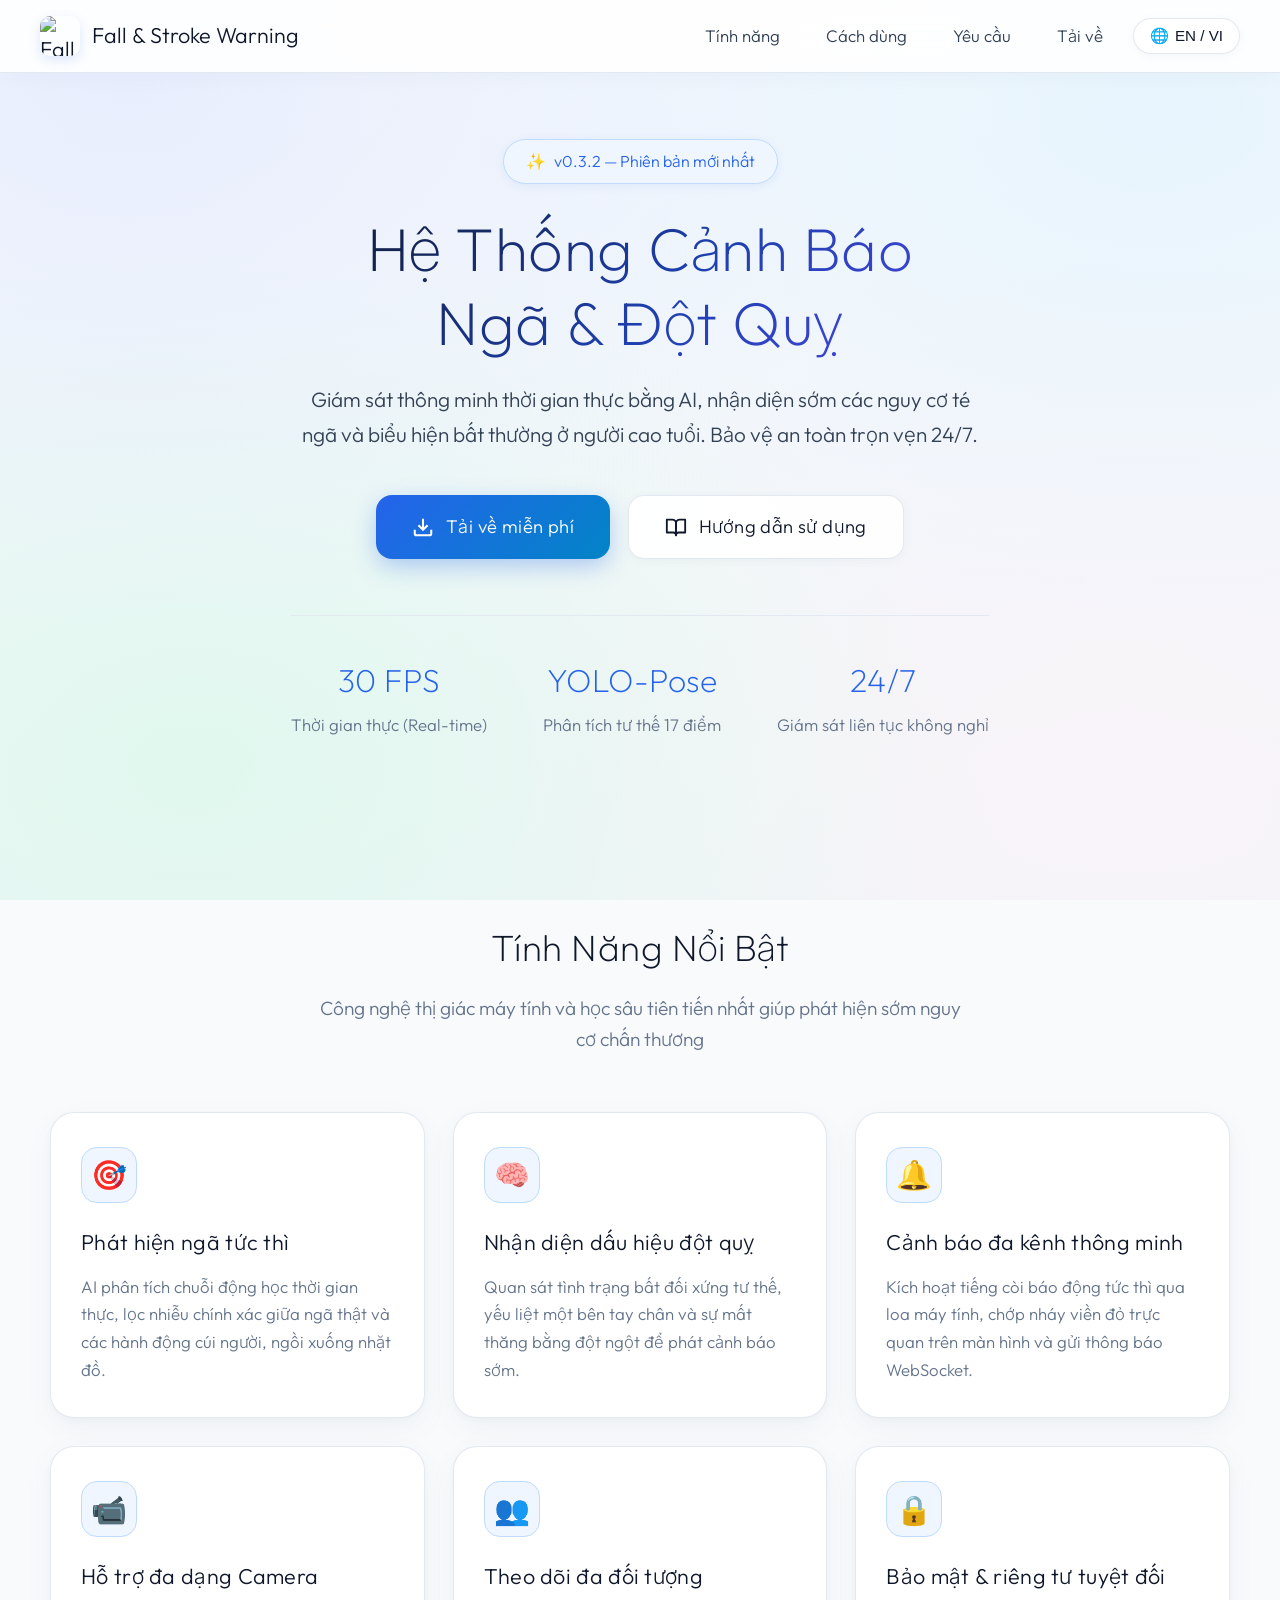
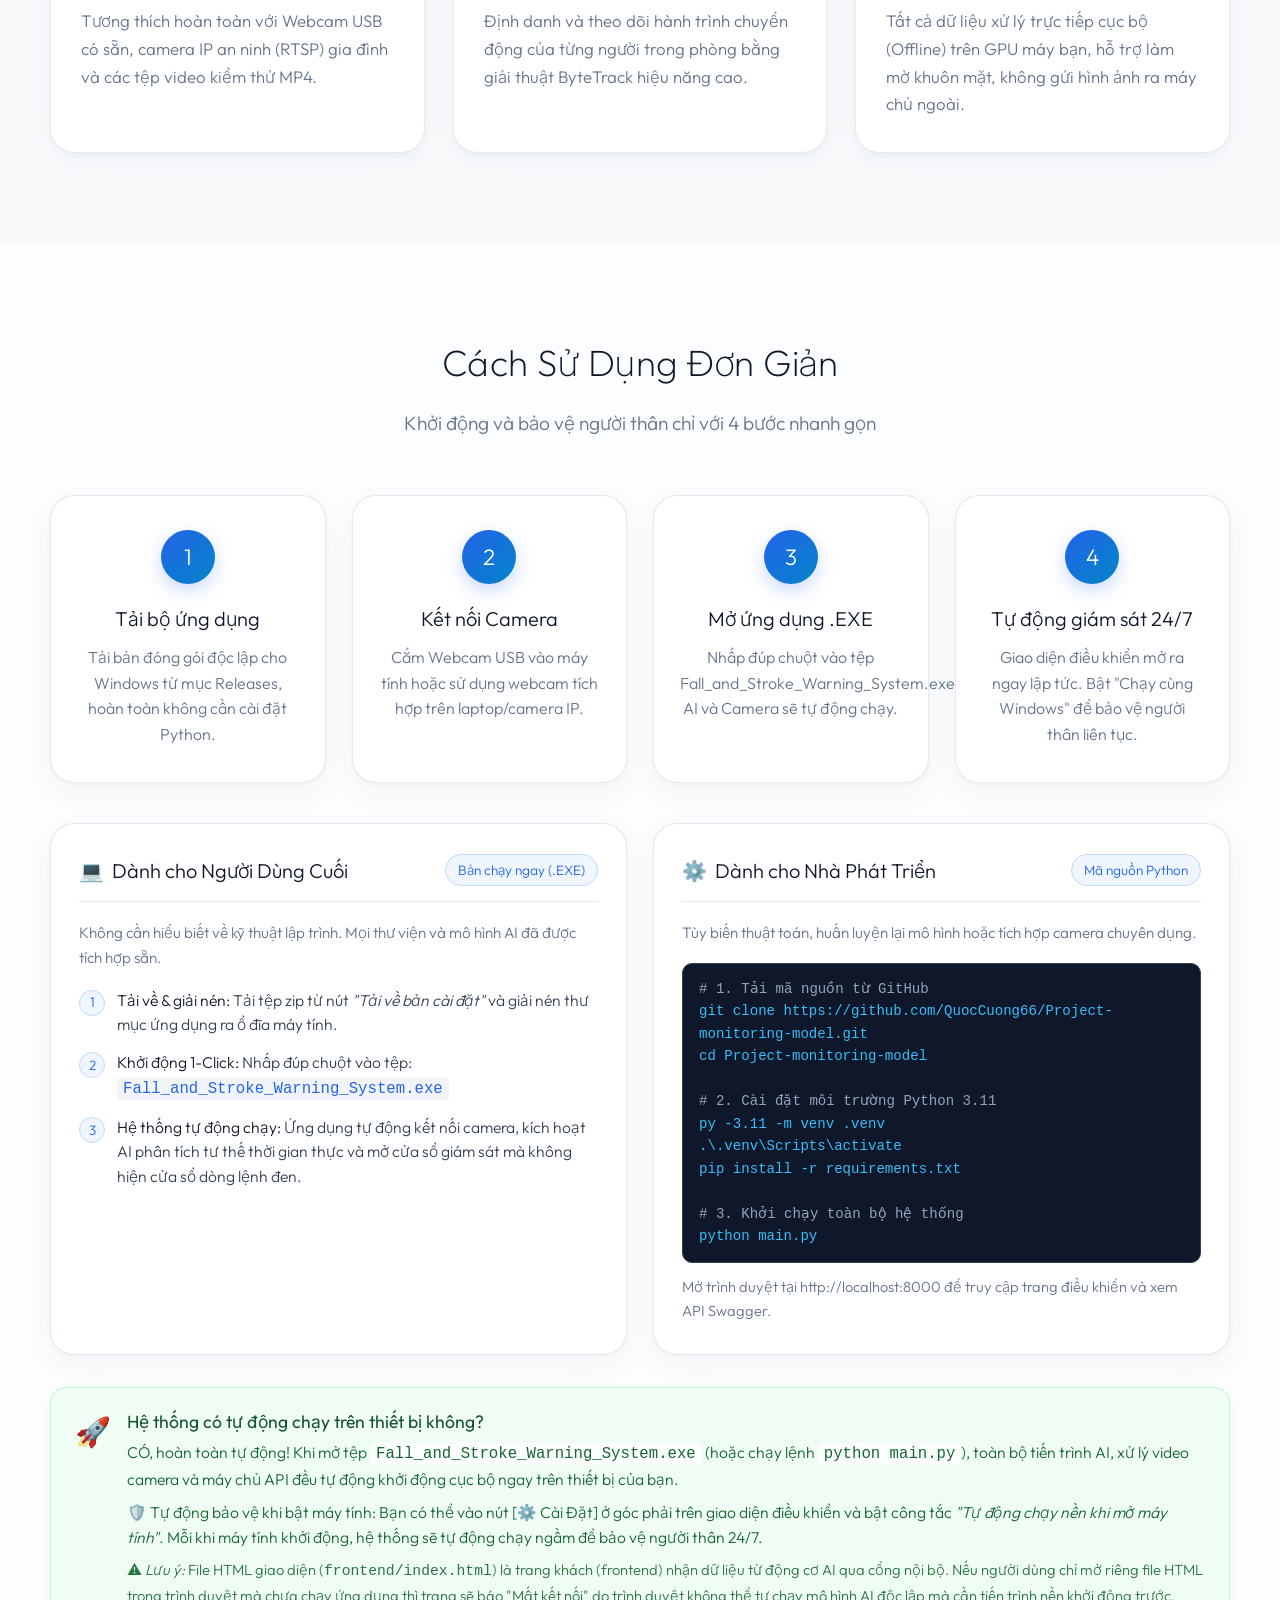
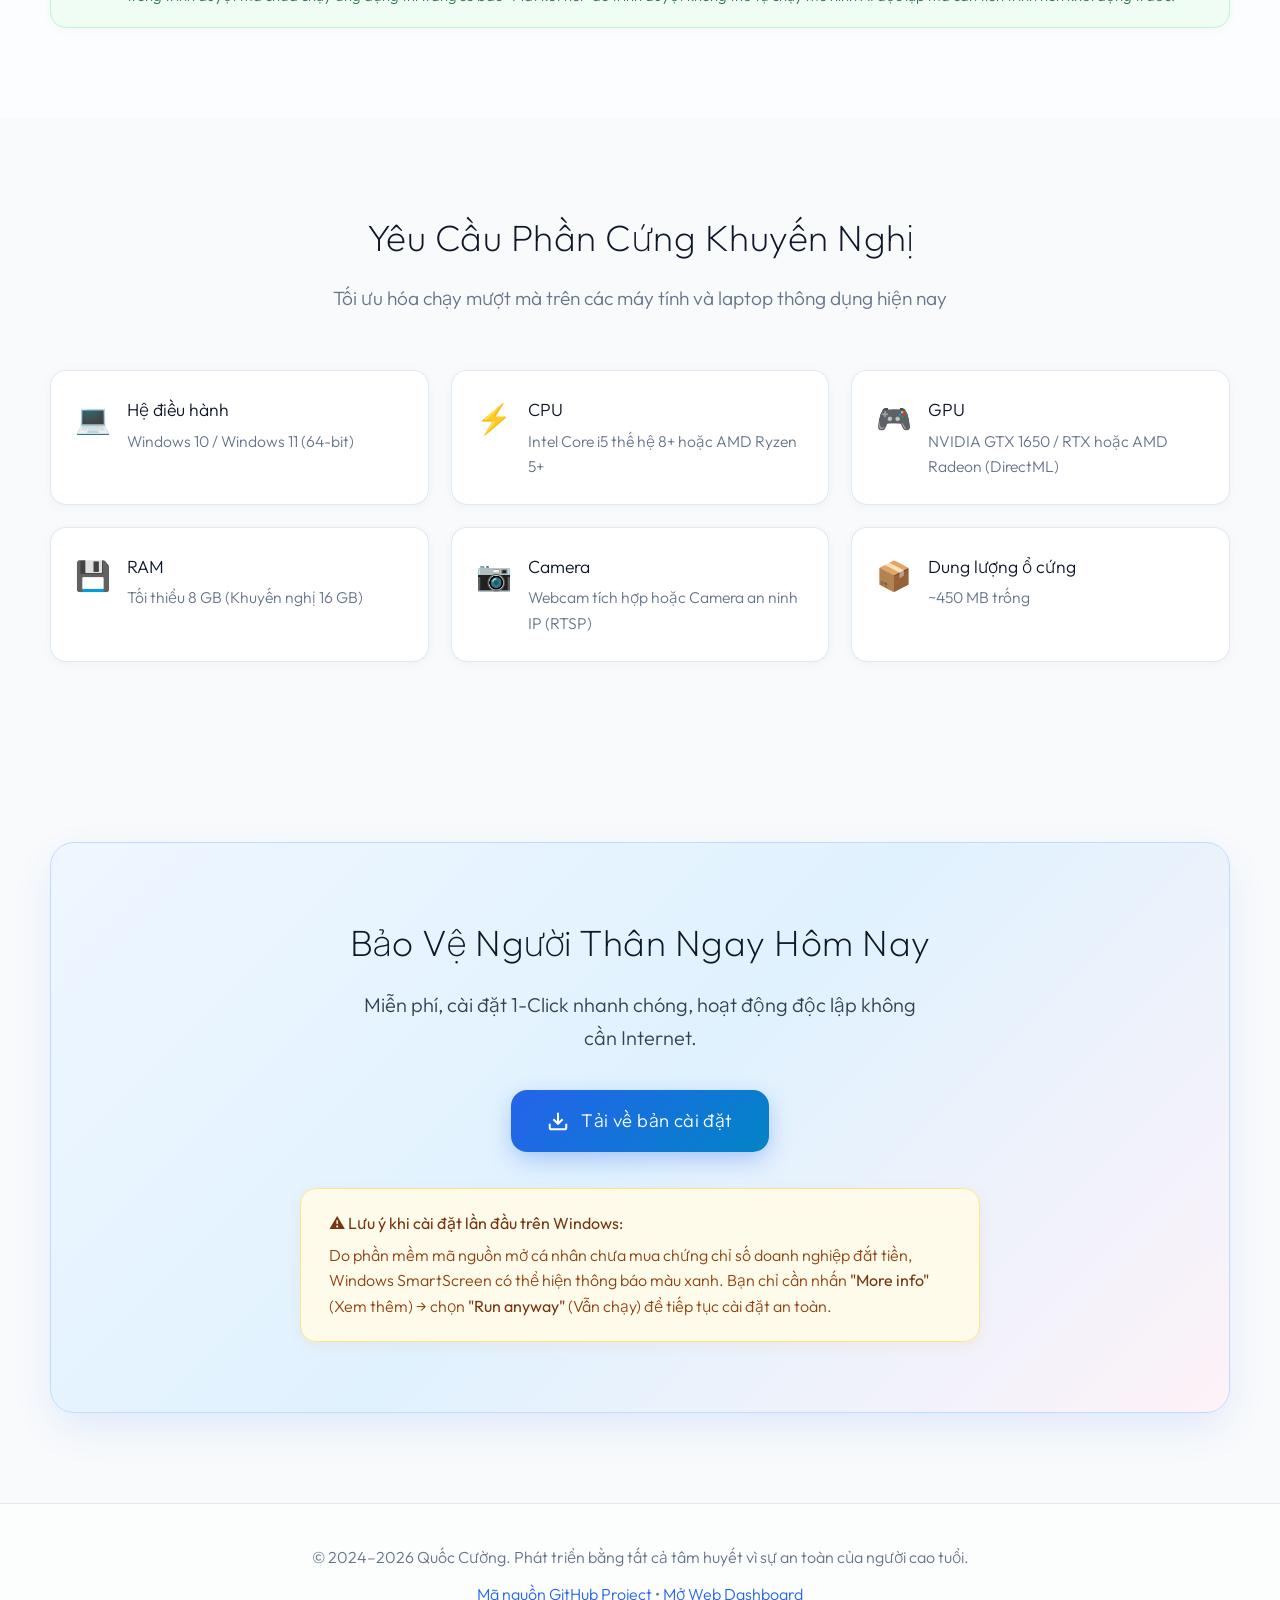
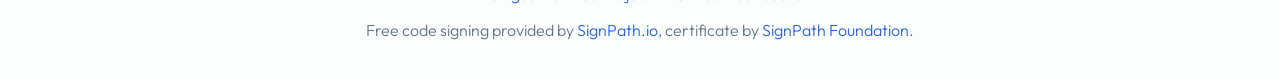
==== commit 1dfb473c: "add security" ====
--- a/docs/index.html
+++ b/docs/index.html
@@ -595,6 +595,140 @@
       font-weight: 300;
     }
 
+    /* DETAILED GUIDE PANELS */
+    .guide-details-box {
+      margin-top: 40px;
+      display: grid;
+      grid-template-columns: 1fr 1fr;
+      gap: 26px;
+      text-align: left;
+    }
+
+    .guide-panel {
+      background: #ffffff;
+      border: 1px solid var(--border-subtle);
+      border-radius: var(--radius-lg);
+      padding: 30px 28px;
+      box-shadow: var(--shadow-card);
+      display: flex;
+      flex-direction: column;
+      gap: 18px;
+      transition: all 0.35s cubic-bezier(0.16, 1, 0.3, 1);
+    }
+
+    .guide-panel:hover {
+      transform: translateY(-5px);
+      box-shadow: var(--shadow-hover);
+      border-color: var(--border-hover);
+    }
+
+    .guide-panel-header {
+      display: flex;
+      align-items: center;
+      justify-content: space-between;
+      border-bottom: 1px solid var(--border-subtle);
+      padding-bottom: 14px;
+      gap: 12px;
+    }
+
+    .guide-panel-header h3 {
+      font-size: 1.25rem;
+      font-weight: 300 !important;
+      color: var(--text);
+      display: flex;
+      align-items: center;
+      gap: 8px;
+    }
+
+    .guide-badge-pill {
+      font-size: 0.85rem;
+      padding: 4px 12px;
+      border-radius: var(--radius-pill);
+      background: var(--primary-light);
+      color: var(--primary);
+      border: 1px solid #bfdbfe;
+      white-space: nowrap;
+    }
+
+    .guide-steps-list {
+      list-style: none;
+      display: flex;
+      flex-direction: column;
+      gap: 14px;
+    }
+
+    .guide-steps-list li {
+      display: flex;
+      gap: 12px;
+      align-items: flex-start;
+      font-size: 0.98rem;
+      color: var(--text-secondary);
+      line-height: 1.55;
+    }
+
+    .guide-step-num {
+      width: 26px;
+      height: 26px;
+      border-radius: 50%;
+      background: #eff6ff;
+      border: 1px solid #bfdbfe;
+      color: var(--primary);
+      display: flex;
+      align-items: center;
+      justify-content: center;
+      font-size: 0.85rem;
+      flex-shrink: 0;
+      margin-top: 2px;
+    }
+
+    .code-snippet-box {
+      background: #0f172a;
+      color: #f8fafc;
+      font-family: 'JetBrains Mono', Consolas, monospace;
+      font-size: 0.88rem;
+      padding: 14px 16px;
+      border-radius: var(--radius-sm);
+      overflow-x: auto;
+      line-height: 1.6;
+      border: 1px solid #334155;
+    }
+
+    .code-comment {
+      color: #94a3b8;
+    }
+
+    .code-cmd {
+      color: #38bdf8;
+    }
+
+    .auto-run-callout {
+      margin-top: 32px;
+      background: #f0fdf4;
+      border: 1px solid #bbf7d0;
+      border-radius: var(--radius-md);
+      padding: 20px 24px;
+      display: flex;
+      align-items: flex-start;
+      gap: 16px;
+      color: #166534;
+      font-size: 0.98rem;
+      line-height: 1.6;
+      box-shadow: var(--shadow-sm);
+      text-align: left;
+    }
+
+    .callout-icon {
+      font-size: 1.8rem;
+      flex-shrink: 0;
+    }
+
+    .callout-title {
+      font-size: 1.1rem;
+      font-weight: 400 !important;
+      color: #14532d;
+      margin-bottom: 4px;
+    }
+
     /* ==========================================================================
        CALL TO ACTION (CTA) SECTION (KHUNG SÁNG SANG TRỌNG)
        ========================================================================== */
@@ -693,6 +827,7 @@
       .section-title h2 { font-size: 1.9rem; }
       .cta { padding: 48px 20px; }
       .btn { padding: 14px 28px; font-size: 1.05rem; width: 100%; }
+      .guide-details-box { grid-template-columns: 1fr; }
     }
 
     /* Multi-language Visibility */
@@ -738,8 +873,8 @@
   <div class="hero-content">
     <div class="hero-badge">
       <span>✨</span>
-      <span class="vi">v0.3.0 — Phiên bản mới nhất</span>
-      <span class="en">v0.3.0 — Latest Release</span>
+      <span class="vi">v0.3.2 — Phiên bản mới nhất</span>
+      <span class="en">v0.3.2 — Latest Release</span>
     </div>
     <h1>
       <span class="vi">Hệ Thống Cảnh Báo<br>Ngã & Đột Quỵ</span>
@@ -886,45 +1021,152 @@
     <div class="steps">
       <div class="step">
         <h3>
-          <span class="vi">Tải & cài đặt</span>
-          <span class="en">Download & Install</span>
+          <span class="vi">Tải bộ ứng dụng</span>
+          <span class="en">Download Package</span>
         </h3>
         <p>
-          <span class="vi">Tải tệp cài đặt Setup 1-Click cho Windows, không đòi hỏi cài đặt môi trường lập trình phức tạp.</span>
-          <span class="en">Download the 1-Click Windows Setup package. No manual Python or programming environment required.</span>
+          <span class="vi">Tải bản đóng gói độc lập cho Windows từ mục Releases, hoàn toàn không cần cài đặt Python.</span>
+          <span class="en">Download the standalone Windows release package. No Python or development setup required.</span>
         </p>
       </div>
 
       <div class="step">
         <h3>
-          <span class="vi">Kết nối camera</span>
+          <span class="vi">Kết nối Camera</span>
           <span class="en">Connect Camera</span>
         </h3>
         <p>
-          <span class="vi">Sử dụng webcam laptop sẵn có hoặc chọn camera an ninh IP qua giao diện trực quan.</span>
-          <span class="en">Use your laptop webcam or connect your home IP camera with a single click in the menu.</span>
+          <span class="vi">Cắm Webcam USB vào máy tính hoặc sử dụng webcam tích hợp trên laptop/camera IP.</span>
+          <span class="en">Plug in a USB webcam, use built-in laptop camera, or connect home IP camera.</span>
         </p>
       </div>
 
       <div class="step">
         <h3>
-          <span class="vi">Khởi chạy hệ thống</span>
-          <span class="en">Launch AI Engine</span>
+          <span class="vi">Mở ứng dụng .EXE</span>
+          <span class="en">Launch .EXE App</span>
         </h3>
         <p>
-          <span class="vi">Nhấp mở ứng dụng, AI tự động kích hoạt nhận diện tăng tốc DirectML / GPU ngay tức khắc.</span>
-          <span class="en">Open the app; AI acceleration automatically engages using DirectML or CUDA.</span>
+          <span class="vi">Nhấp đúp chuột vào tệp Fall_and_Stroke_Warning_System.exe. AI và Camera sẽ tự động chạy.</span>
+          <span class="en">Double-click Fall_and_Stroke_Warning_System.exe. AI and Camera start automatically.</span>
         </p>
       </div>
 
       <div class="step">
         <h3>
-          <span class="vi">Theo dõi & an tâm</span>
-          <span class="en">Monitor & Relax</span>
+          <span class="vi">Tự động giám sát 24/7</span>
+          <span class="en">Automatic 24/7 Safety</span>
         </h3>
         <p>
-          <span class="vi">Xem màn hình điều khiển tại localhost:8000. Hệ thống sẽ phát chuông cảnh báo khi có sự cố.</span>
-          <span class="en">View live dashboard at localhost:8000. The system alerts you immediately if any danger occurs.</span>
+          <span class="vi">Giao diện điều khiển mở ra ngay lập tức. Bật "Chạy cùng Windows" để bảo vệ người thân liên tục.</span>
+          <span class="en">Dashboard opens instantly. Enable "Autostart with Windows" for nonstop protection.</span>
+        </p>
+      </div>
+    </div>
+
+    <!-- HƯỚNG DẪN CHI TIẾT THEO TỪNG ĐỐI TƯỢNG -->
+    <div class="guide-details-box">
+      <!-- Cột 1: Người dùng phổ thông -->
+      <div class="guide-panel">
+        <div class="guide-panel-header">
+          <h3>
+            <span>💻</span>
+            <span class="vi">Dành cho Người Dùng Cuối</span>
+            <span class="en">For End Users</span>
+          </h3>
+          <span class="guide-badge-pill">
+            <span class="vi">Bản chạy ngay (.EXE)</span>
+            <span class="en">Standalone (.EXE)</span>
+          </span>
+        </div>
+        <p style="color: var(--text-muted); font-size: 0.95rem;">
+          <span class="vi">Không cần hiểu biết về kỹ thuật lập trình. Mọi thư viện và mô hình AI đã được tích hợp sẵn.</span>
+          <span class="en">No technical skills required. All AI models, dependencies, and runtimes are pre-packaged.</span>
+        </p>
+        <ul class="guide-steps-list">
+          <li>
+            <span class="guide-step-num">1</span>
+            <div>
+              <strong style="color: var(--text);"><span class="vi">Tải về & giải nén:</span><span class="en">Download & Unpack:</span></strong>
+              <span class="vi"> Tải tệp zip từ nút <i>"Tải về bản cài đặt"</i> và giải nén thư mục ứng dụng ra ổ đĩa máy tính.</span>
+              <span class="en"> Download the zip package and extract the application folder to your PC.</span>
+            </div>
+          </li>
+          <li>
+            <span class="guide-step-num">2</span>
+            <div>
+              <strong style="color: var(--text);"><span class="vi">Khởi động 1-Click:</span><span class="en">1-Click Startup:</span></strong>
+              <span class="vi"> Nhấp đúp chuột vào tệp: <code style="background:#f1f5f9; padding:2px 6px; border-radius:4px; font-family:monospace; color:#2563eb;">Fall_and_Stroke_Warning_System.exe</code></span>
+              <span class="en"> Double-click: <code style="background:#f1f5f9; padding:2px 6px; border-radius:4px; font-family:monospace; color:#2563eb;">Fall_and_Stroke_Warning_System.exe</code></span>
+            </div>
+          </li>
+          <li>
+            <span class="guide-step-num">3</span>
+            <div>
+              <strong style="color: var(--text);"><span class="vi">Hệ thống tự động chạy:</span><span class="en">Automatic Execution:</span></strong>
+              <span class="vi"> Ứng dụng tự động kết nối camera, kích hoạt AI phân tích tư thế thời gian thực và mở cửa sổ giám sát mà không hiện cửa sổ dòng lệnh đen.</span>
+              <span class="en"> The app connects to the camera, engages real-time AI tracking, and launches the dashboard window without any console popups.</span>
+            </div>
+          </li>
+        </ul>
+      </div>
+
+      <!-- Cột 2: Nhà phát triển / Lập trình viên -->
+      <div class="guide-panel">
+        <div class="guide-panel-header">
+          <h3>
+            <span>⚙️</span>
+            <span class="vi">Dành cho Nhà Phát Triển</span>
+            <span class="en">For Developers</span>
+          </h3>
+          <span class="guide-badge-pill">
+            <span class="vi">Mã nguồn Python</span>
+            <span class="en">Python Source</span>
+          </span>
+        </div>
+        <p style="color: var(--text-muted); font-size: 0.95rem;">
+          <span class="vi">Tùy biến thuật toán, huấn luyện lại mô hình hoặc tích hợp camera chuyên dụng.</span>
+          <span class="en">Customize algorithms, retrain AI models, or integrate custom surveillance cameras.</span>
+        </p>
+        <div class="code-snippet-box">
+          <div class="code-comment"><span class="vi"># 1. Tải mã nguồn từ GitHub</span><span class="en"># 1. Clone the repository</span></div>
+          <div class="code-cmd">git clone https://github.com/QuocCuong66/Project-monitoring-model.git</div>
+          <div class="code-cmd">cd Project-monitoring-model</div>
+          <br>
+          <div class="code-comment"><span class="vi"># 2. Cài đặt môi trường Python 3.11</span><span class="en"># 2. Setup Python 3.11 virtualenv</span></div>
+          <div class="code-cmd">py -3.11 -m venv .venv</div>
+          <div class="code-cmd">.\.venv\Scripts\activate</div>
+          <div class="code-cmd">pip install -r requirements.txt</div>
+          <br>
+          <div class="code-comment"><span class="vi"># 3. Khởi chạy toàn bộ hệ thống</span><span class="en"># 3. Run entire system with 1 command</span></div>
+          <div class="code-cmd">python main.py</div>
+        </div>
+        <p style="font-size: 0.92rem; color: var(--text-muted); margin-top: -6px;">
+          <span class="vi">Mở trình duyệt tại <b>http://localhost:8000</b> để truy cập trang điều khiển và xem API Swagger.</span>
+          <span class="en">Open <b>http://localhost:8000</b> to access the dashboard and interactive Swagger API.</span>
+        </p>
+      </div>
+    </div>
+
+    <!-- HỘP THÔNG TIN CƠ CHẾ TỰ ĐỘNG CHẠY TRÊN THIẾT BỊ -->
+    <div class="auto-run-callout">
+      <div class="callout-icon">🚀</div>
+      <div>
+        <div class="callout-title">
+          <span class="vi">Hệ thống có tự động chạy trên thiết bị không?</span>
+          <span class="en">Does the system run automatically on the device?</span>
+        </div>
+        <p>
+          <span class="vi"><b>CÓ, hoàn toàn tự động!</b> Khi mở tệp <code style="background:rgba(255,255,255,0.8); padding:2px 6px; border-radius:4px; font-family:monospace;">Fall_and_Stroke_Warning_System.exe</code> (hoặc chạy lệnh <code style="background:rgba(255,255,255,0.8); padding:2px 6px; border-radius:4px; font-family:monospace;">python main.py</code>), toàn bộ tiến trình AI, xử lý video camera và máy chủ API đều tự động khởi động cục bộ ngay trên thiết bị của bạn.</span>
+          <span class="en"><b>YES, 100% automatic!</b> When launching <code style="background:rgba(255,255,255,0.8); padding:2px 6px; border-radius:4px; font-family:monospace;">Fall_and_Stroke_Warning_System.exe</code> (or running <code style="background:rgba(255,255,255,0.8); padding:2px 6px; border-radius:4px; font-family:monospace;">python main.py</code>), the AI engine, camera stream, and API server start automatically on your local hardware.</span>
+        </p>
+        <p style="margin-top: 8px;">
+          <span class="vi">🛡️ <b>Tự động bảo vệ khi bật máy tính:</b> Bạn có thể vào nút <b>[⚙️ Cài Đặt]</b> ở góc phải trên giao diện điều khiển và bật công tắc <i>"Tự động chạy nền khi mở máy tính"</i>. Mỗi khi máy tính khởi động, hệ thống sẽ tự động chạy ngầm để bảo vệ người thân 24/7.</span>
+          <span class="en">🛡️ <b>Autostart on boot:</b> Open <b>[⚙️ Settings]</b> and turn on <i>"Run in background on Windows startup"</i> to safeguard your loved ones 24/7 automatically.</span>
+        </p>
+        <p style="margin-top: 8px; font-size: 0.92rem; opacity: 0.9;">
+          <span class="vi">⚠️ <i>Lưu ý:</i> File HTML giao diện (<code style="font-family:monospace;">frontend/index.html</code>) là trang khách (frontend) nhận dữ liệu từ động cơ AI qua cổng nội bộ. Nếu người dùng chỉ mở riêng file HTML trong trình duyệt mà chưa chạy ứng dụng thì trang sẽ báo "Mất kết nối" do trình duyệt không thể tự chạy mô hình AI độc lập mà cần tiến trình nền khởi động trước.</span>
+          <span class="en">⚠️ <i>Note:</i> The HTML dashboard (<code style="font-family:monospace;">frontend/index.html</code>) communicates with the AI engine on localhost. You must launch the app executable or server first so the web dashboard can receive the real-time AI stream.</span>
         </p>
       </div>
     </div>
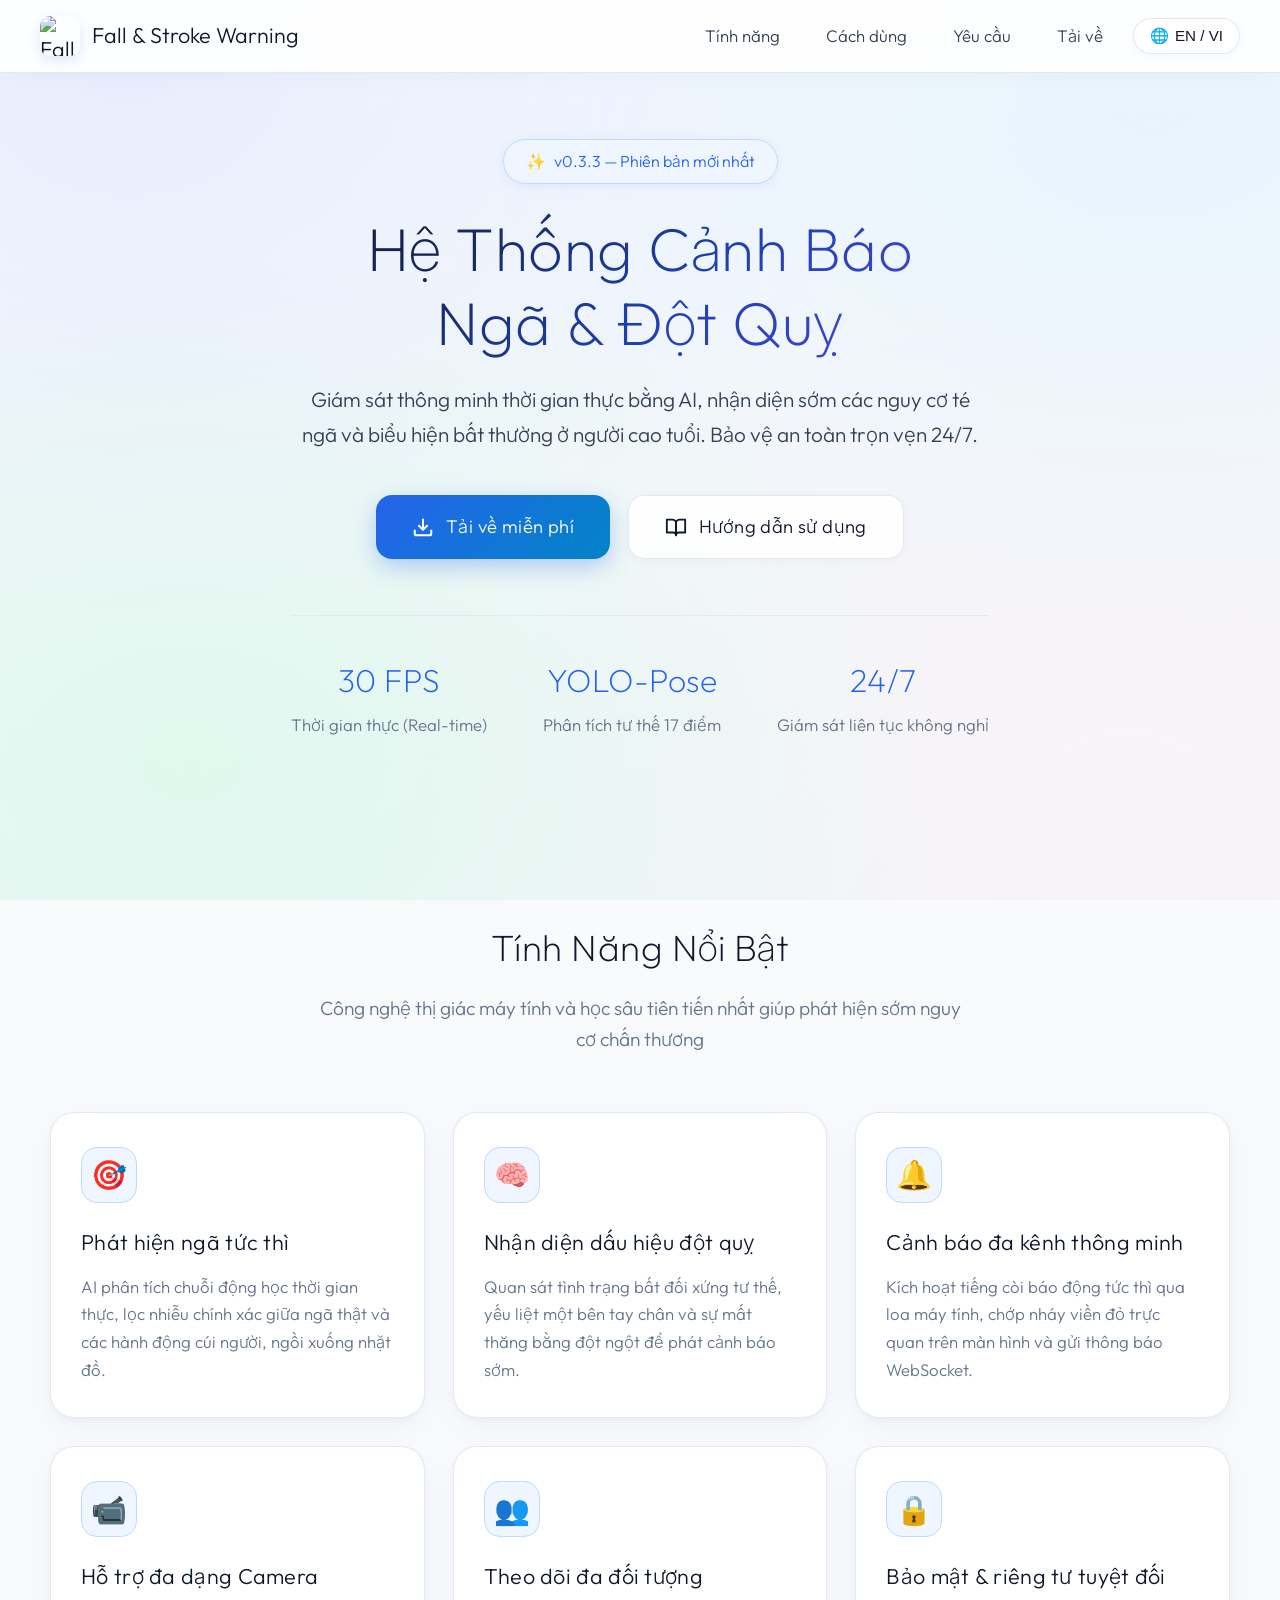
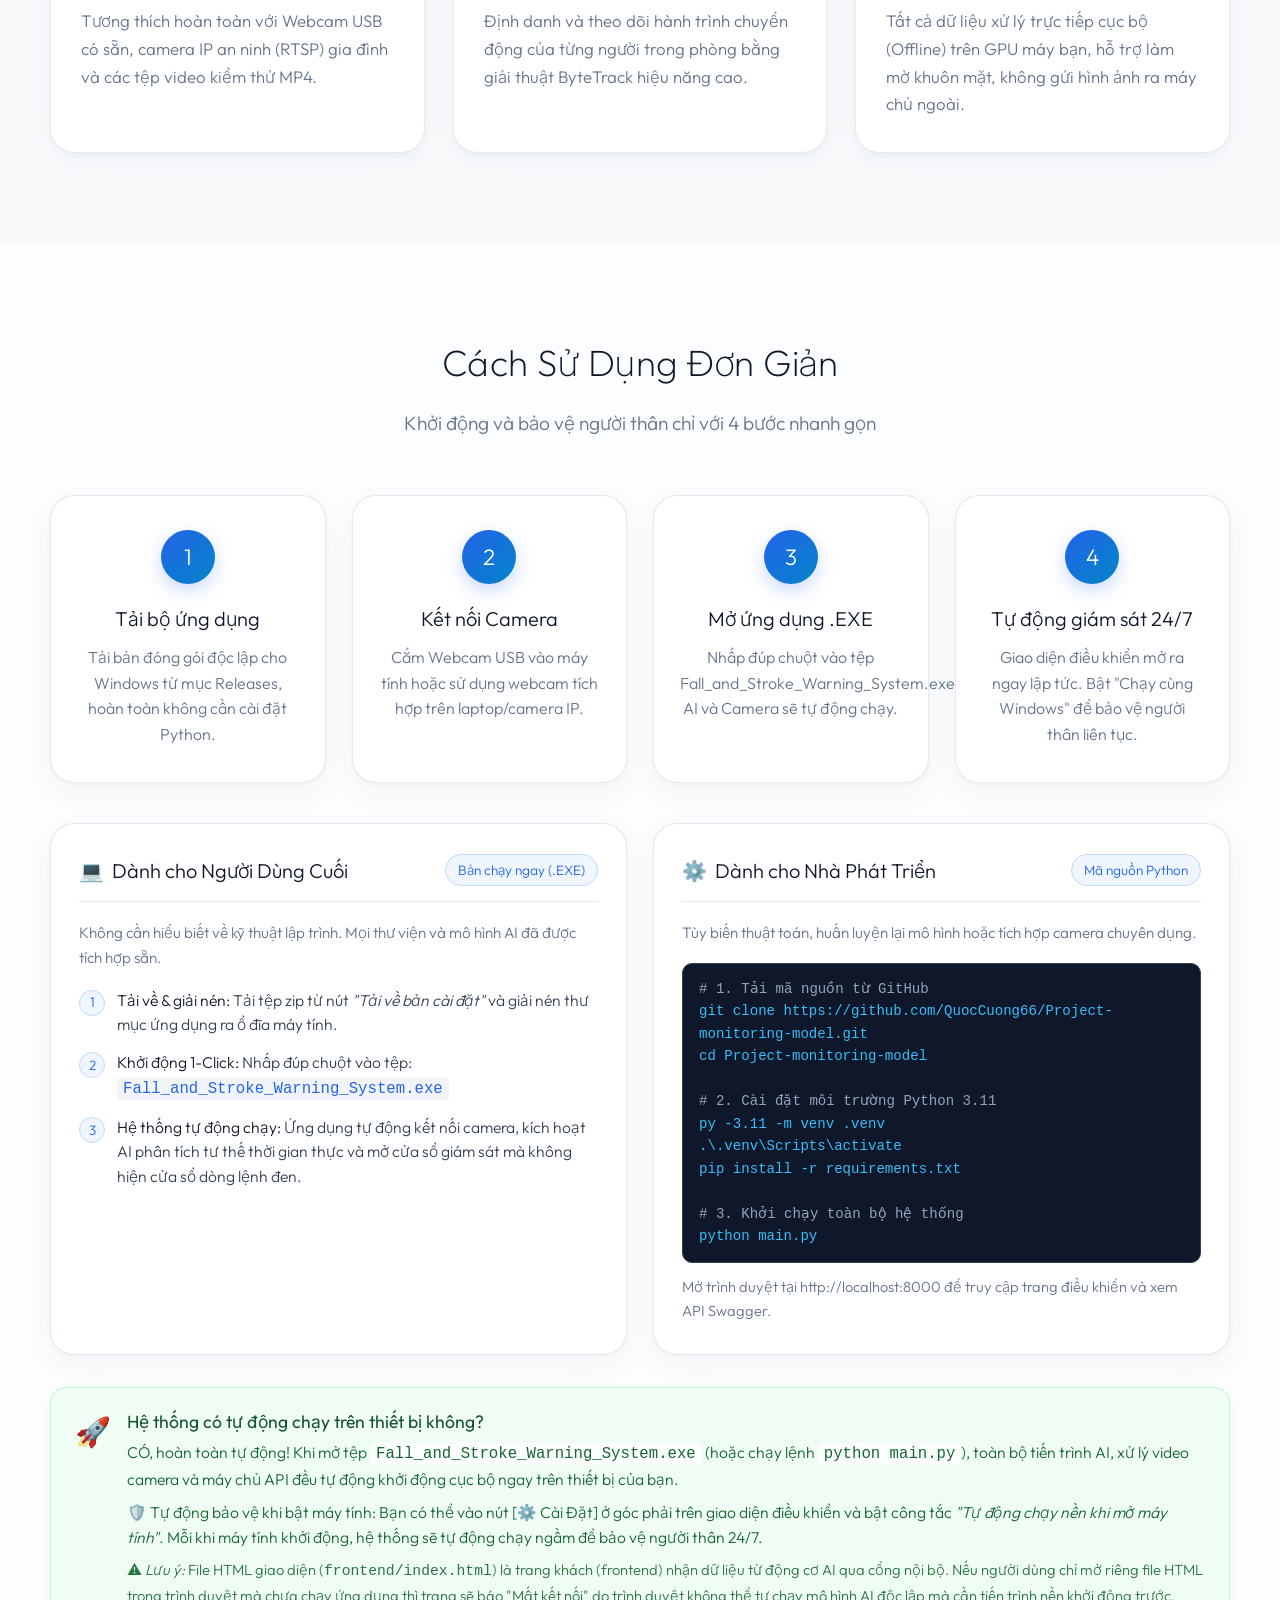
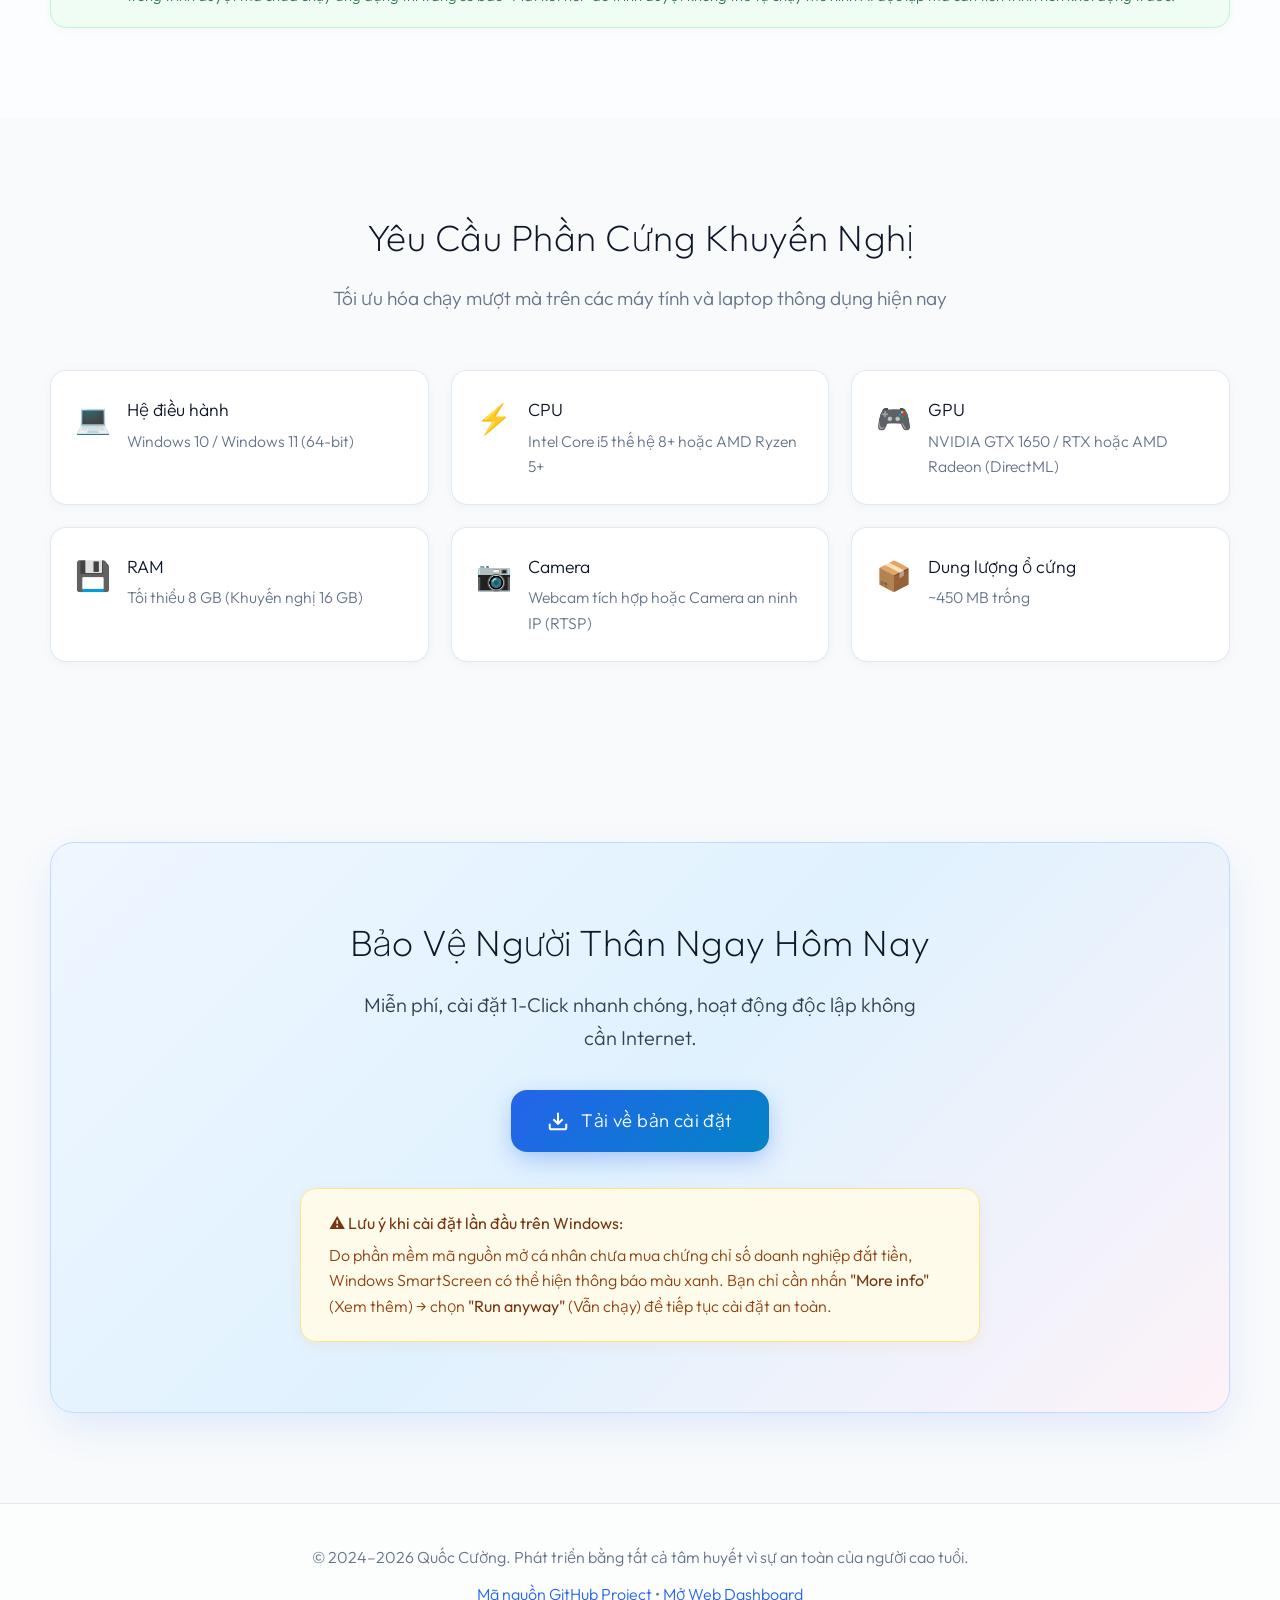
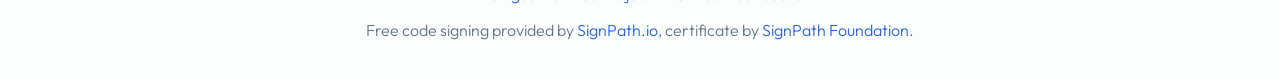
==== commit abcace89: "update function auto update for new version" ====
--- a/docs/index.html
+++ b/docs/index.html
@@ -873,8 +873,8 @@
   <div class="hero-content">
     <div class="hero-badge">
       <span>✨</span>
-      <span class="vi">v0.3.2 — Phiên bản mới nhất</span>
-      <span class="en">v0.3.2 — Latest Release</span>
+      <span class="vi">v0.3.3 — Phiên bản mới nhất</span>
+      <span class="en">v0.3.3 — Latest Release</span>
     </div>
     <h1>
       <span class="vi">Hệ Thống Cảnh Báo<br>Ngã & Đột Quỵ</span>
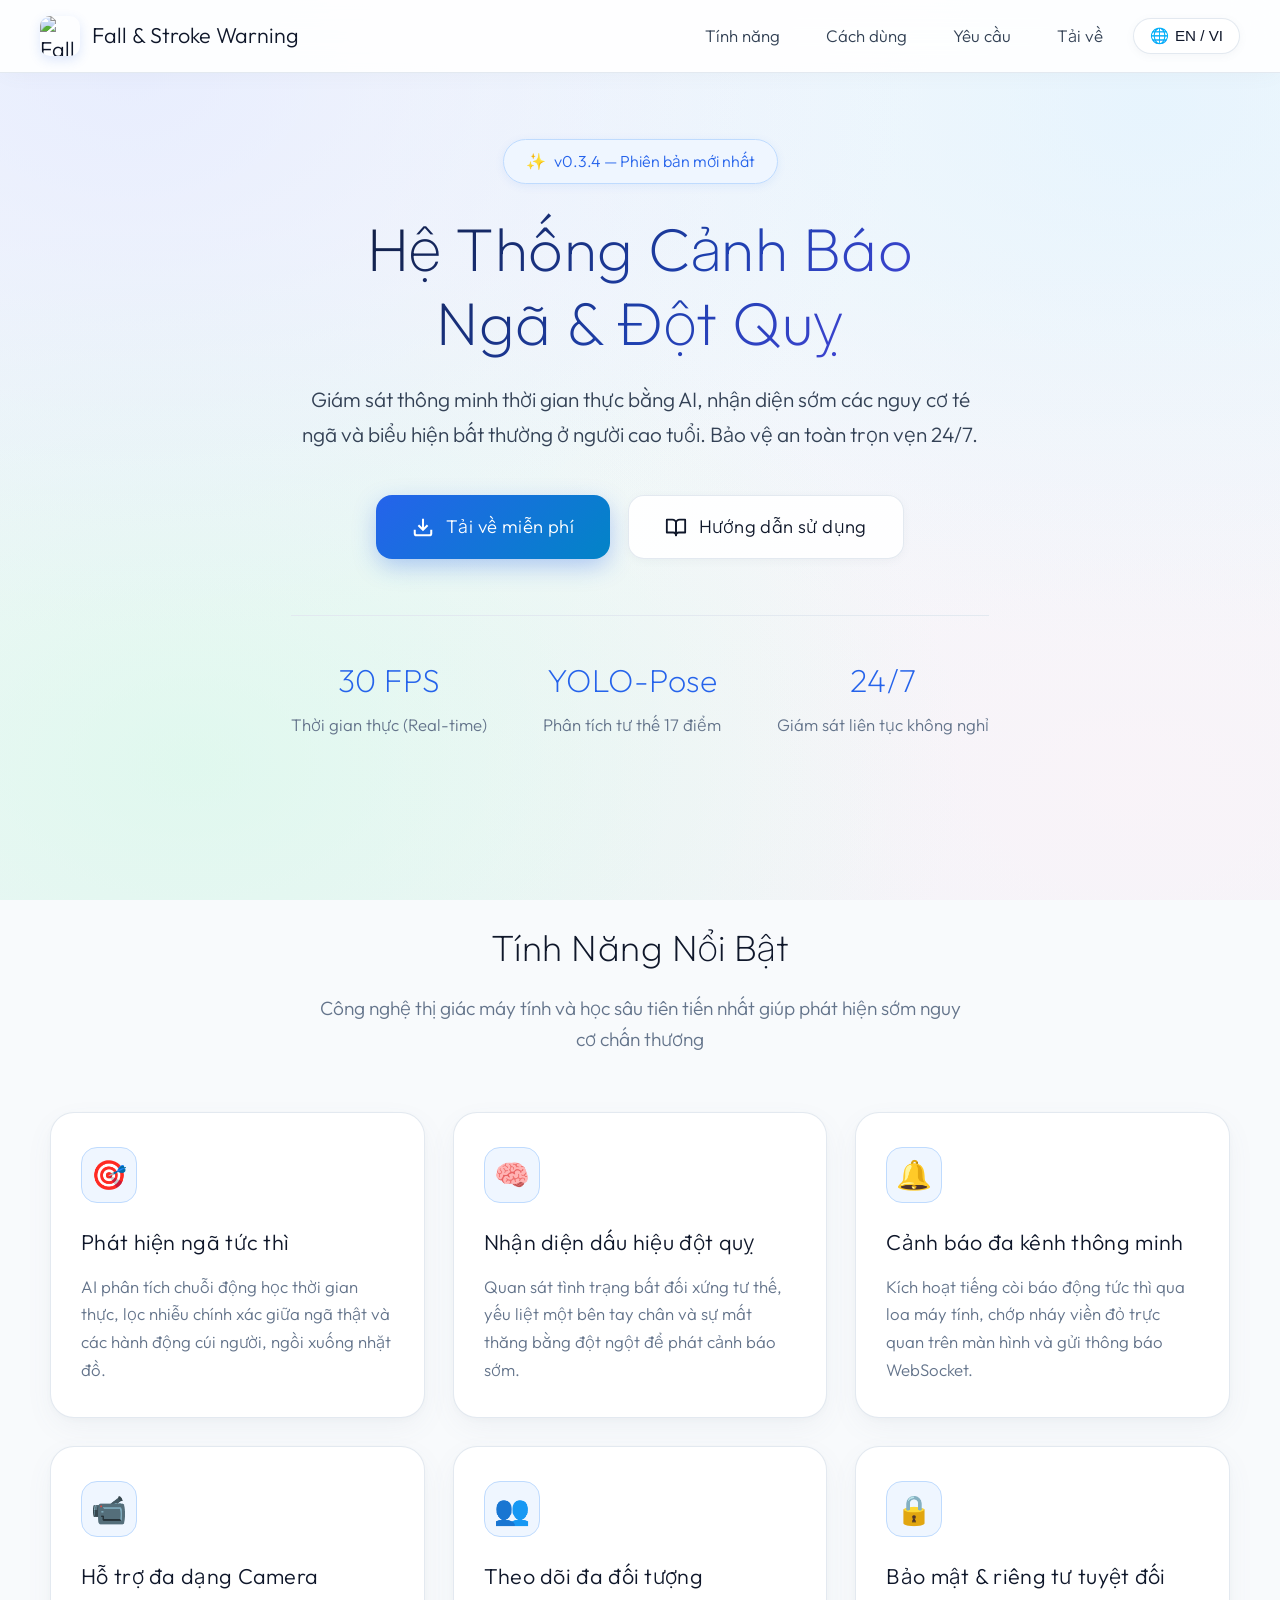
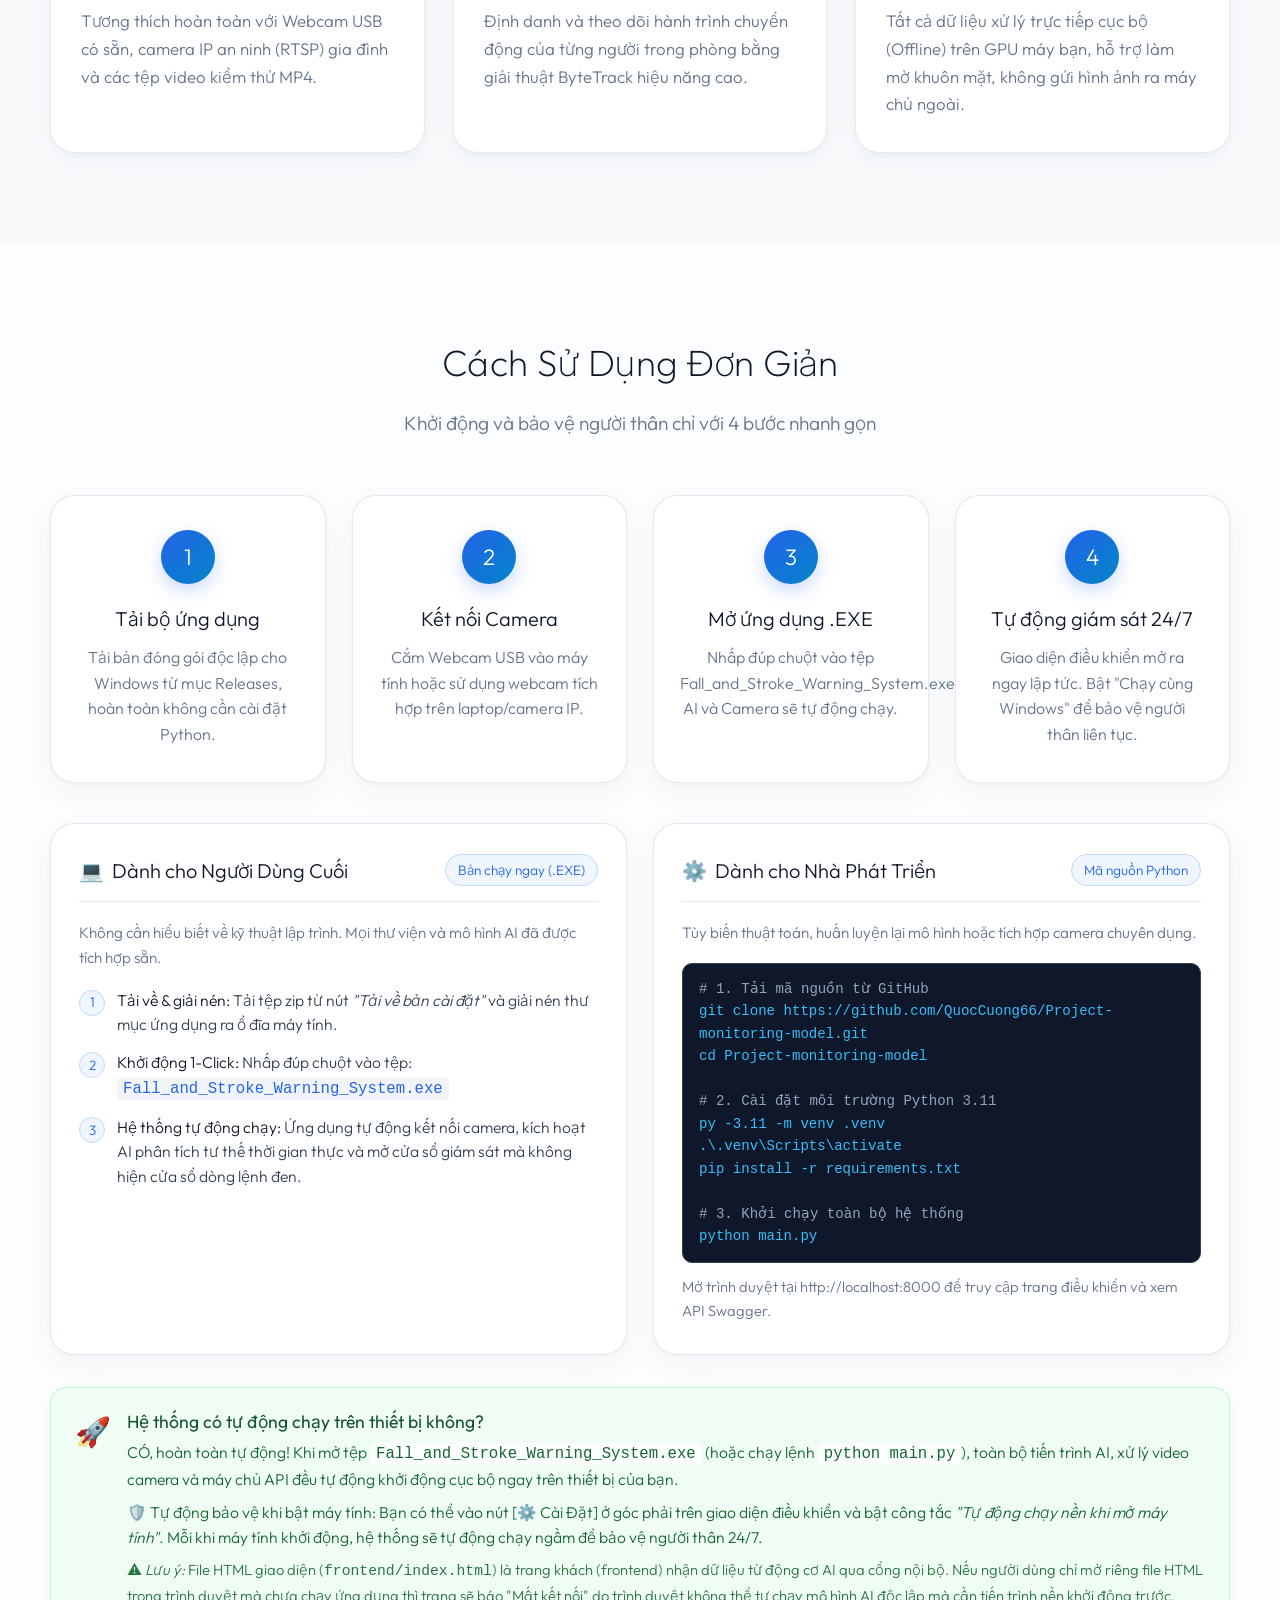
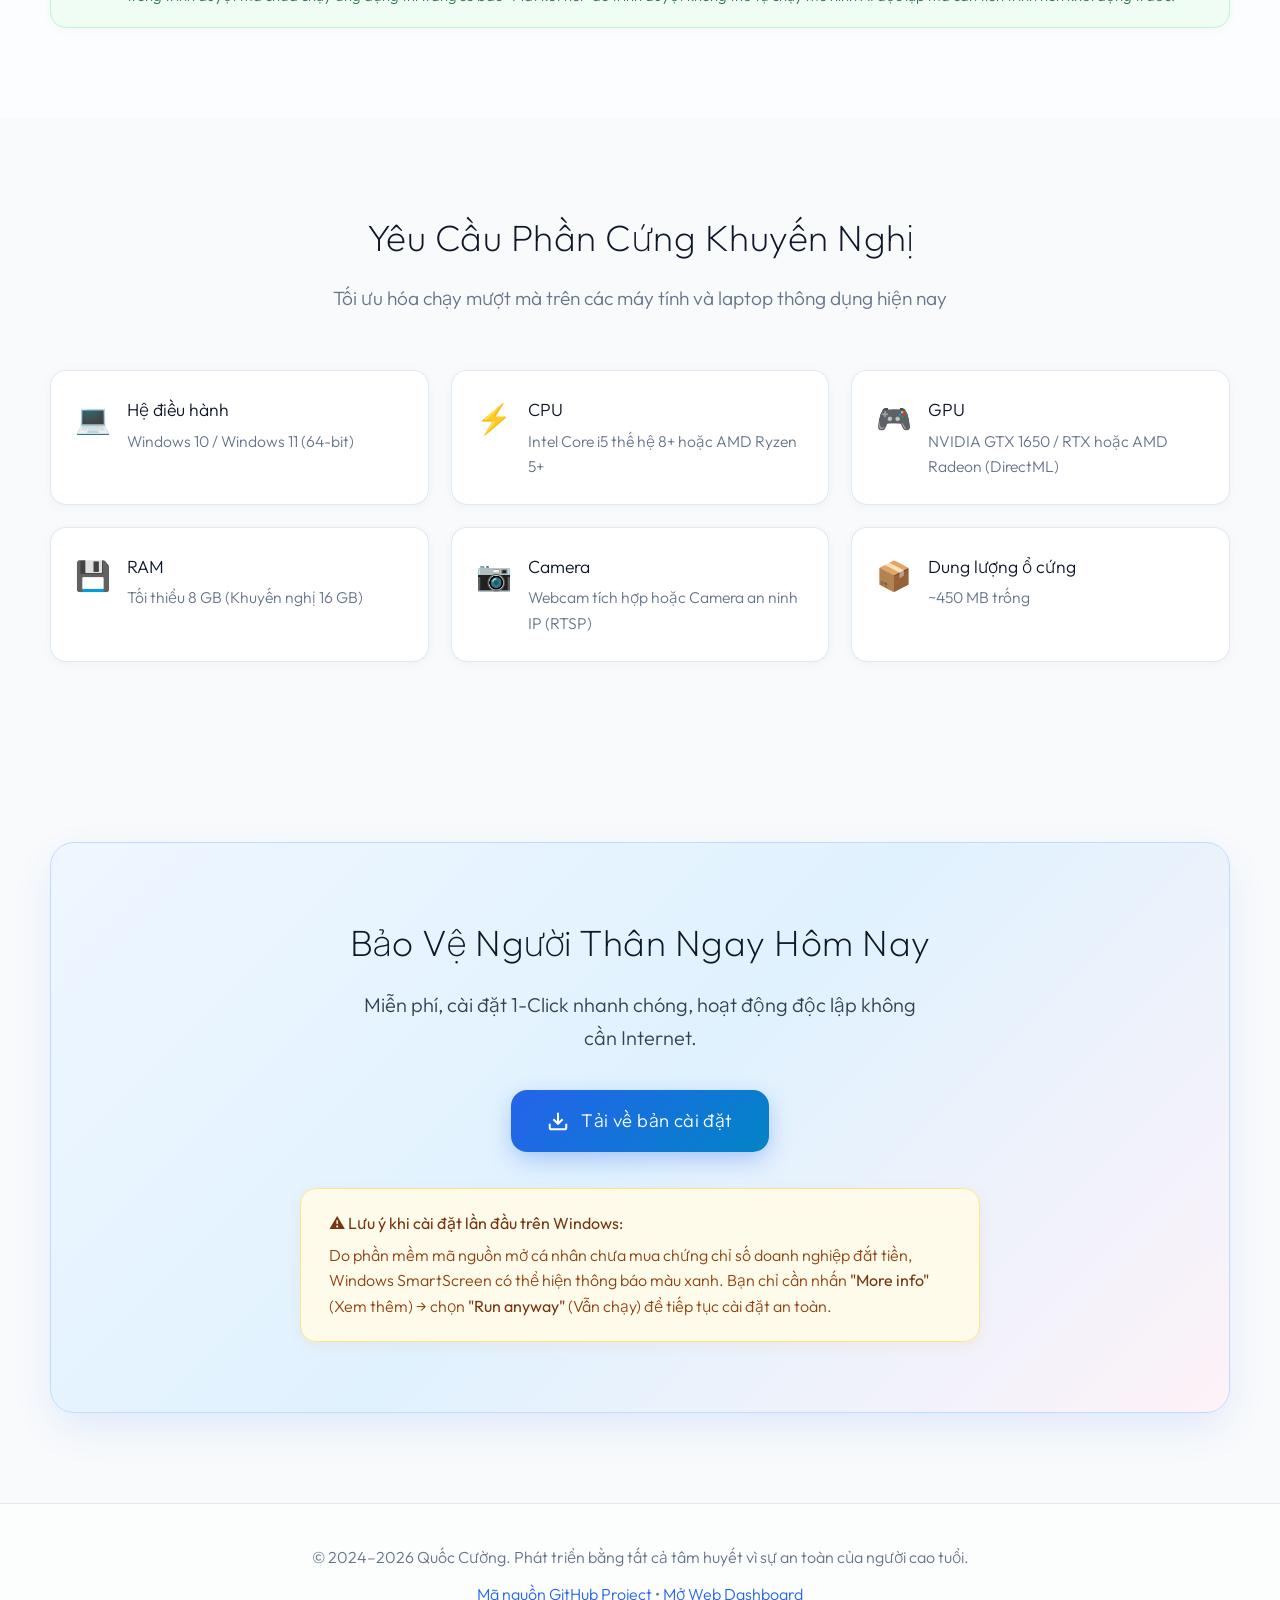
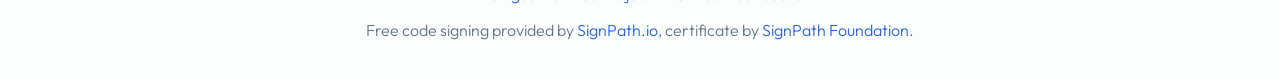
==== commit 09bed1de: "Update landing page and app version to v0.3.4" ====
--- a/docs/index.html
+++ b/docs/index.html
@@ -873,8 +873,8 @@
   <div class="hero-content">
     <div class="hero-badge">
       <span>✨</span>
-      <span class="vi">v0.3.3 — Phiên bản mới nhất</span>
-      <span class="en">v0.3.3 — Latest Release</span>
+      <span class="vi">v0.3.4 — Phiên bản mới nhất</span>
+      <span class="en">v0.3.4 — Latest Release</span>
     </div>
     <h1>
       <span class="vi">Hệ Thống Cảnh Báo<br>Ngã & Đột Quỵ</span>
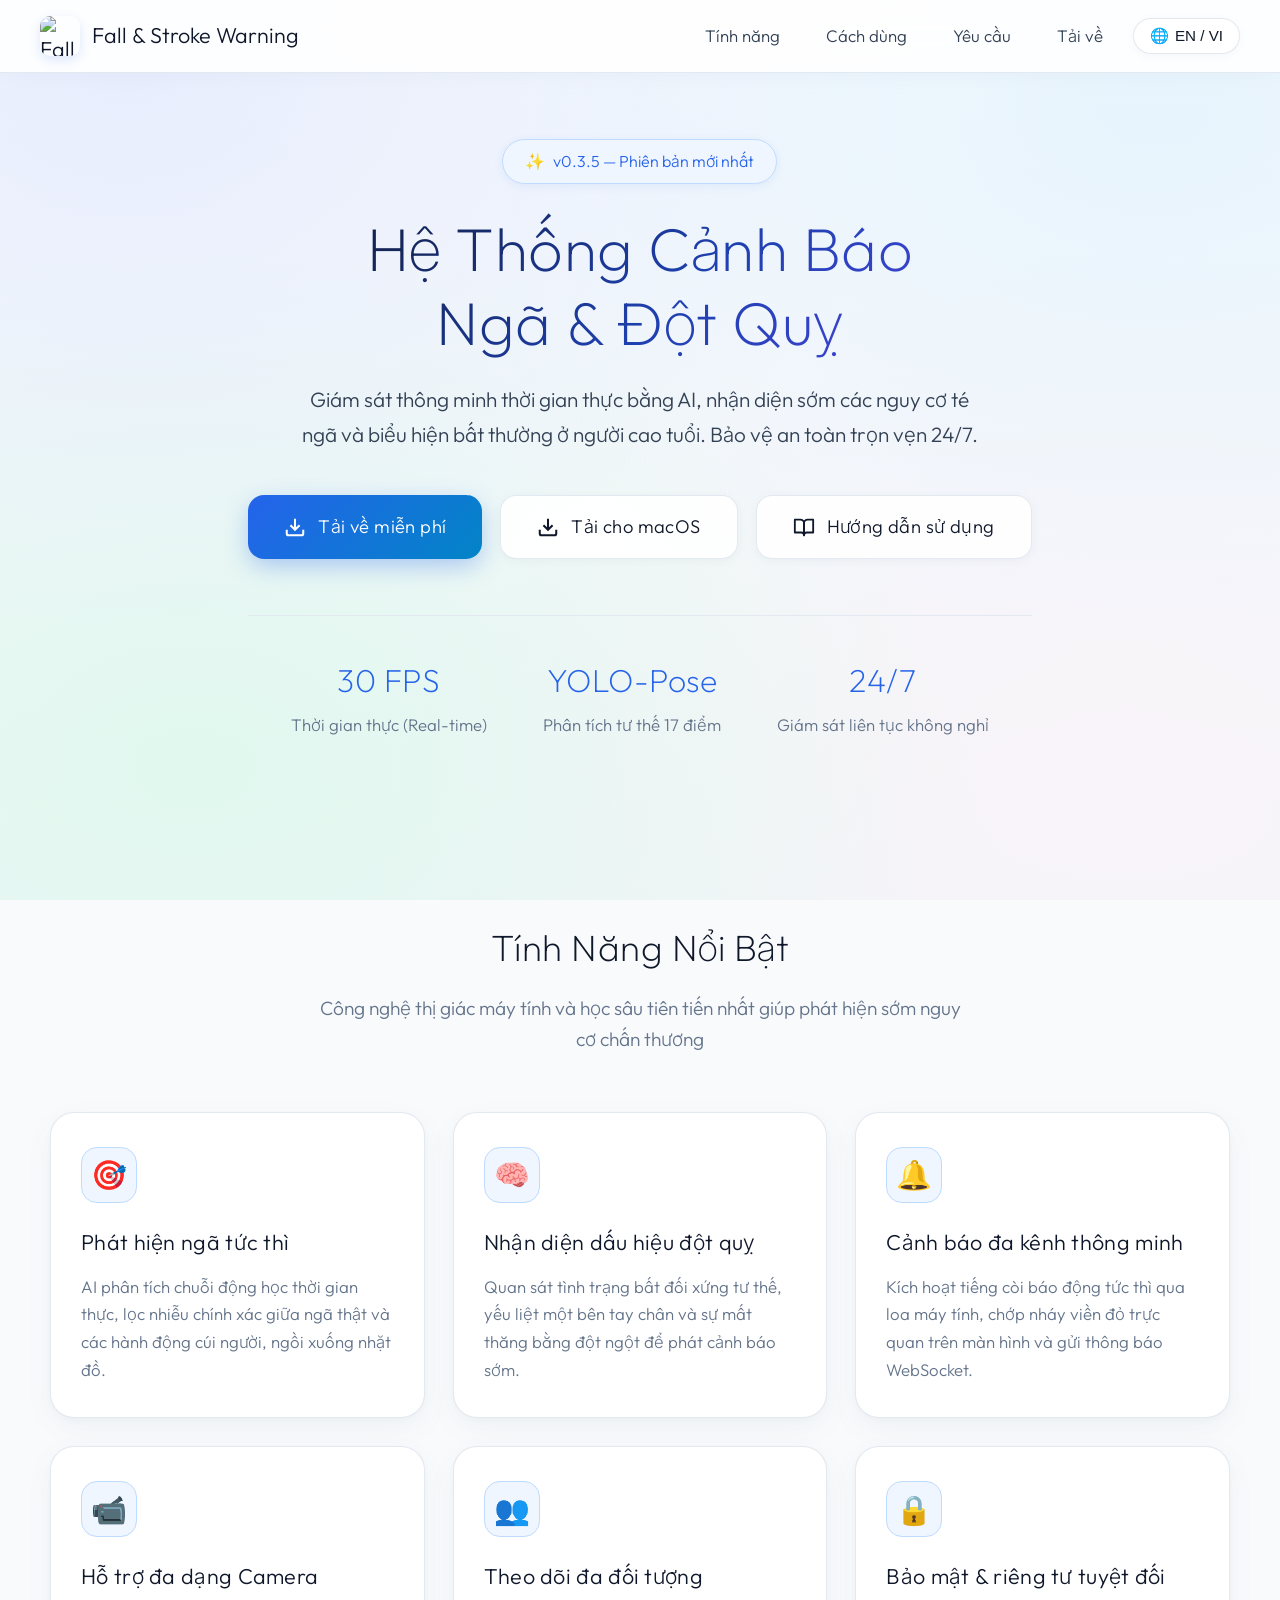
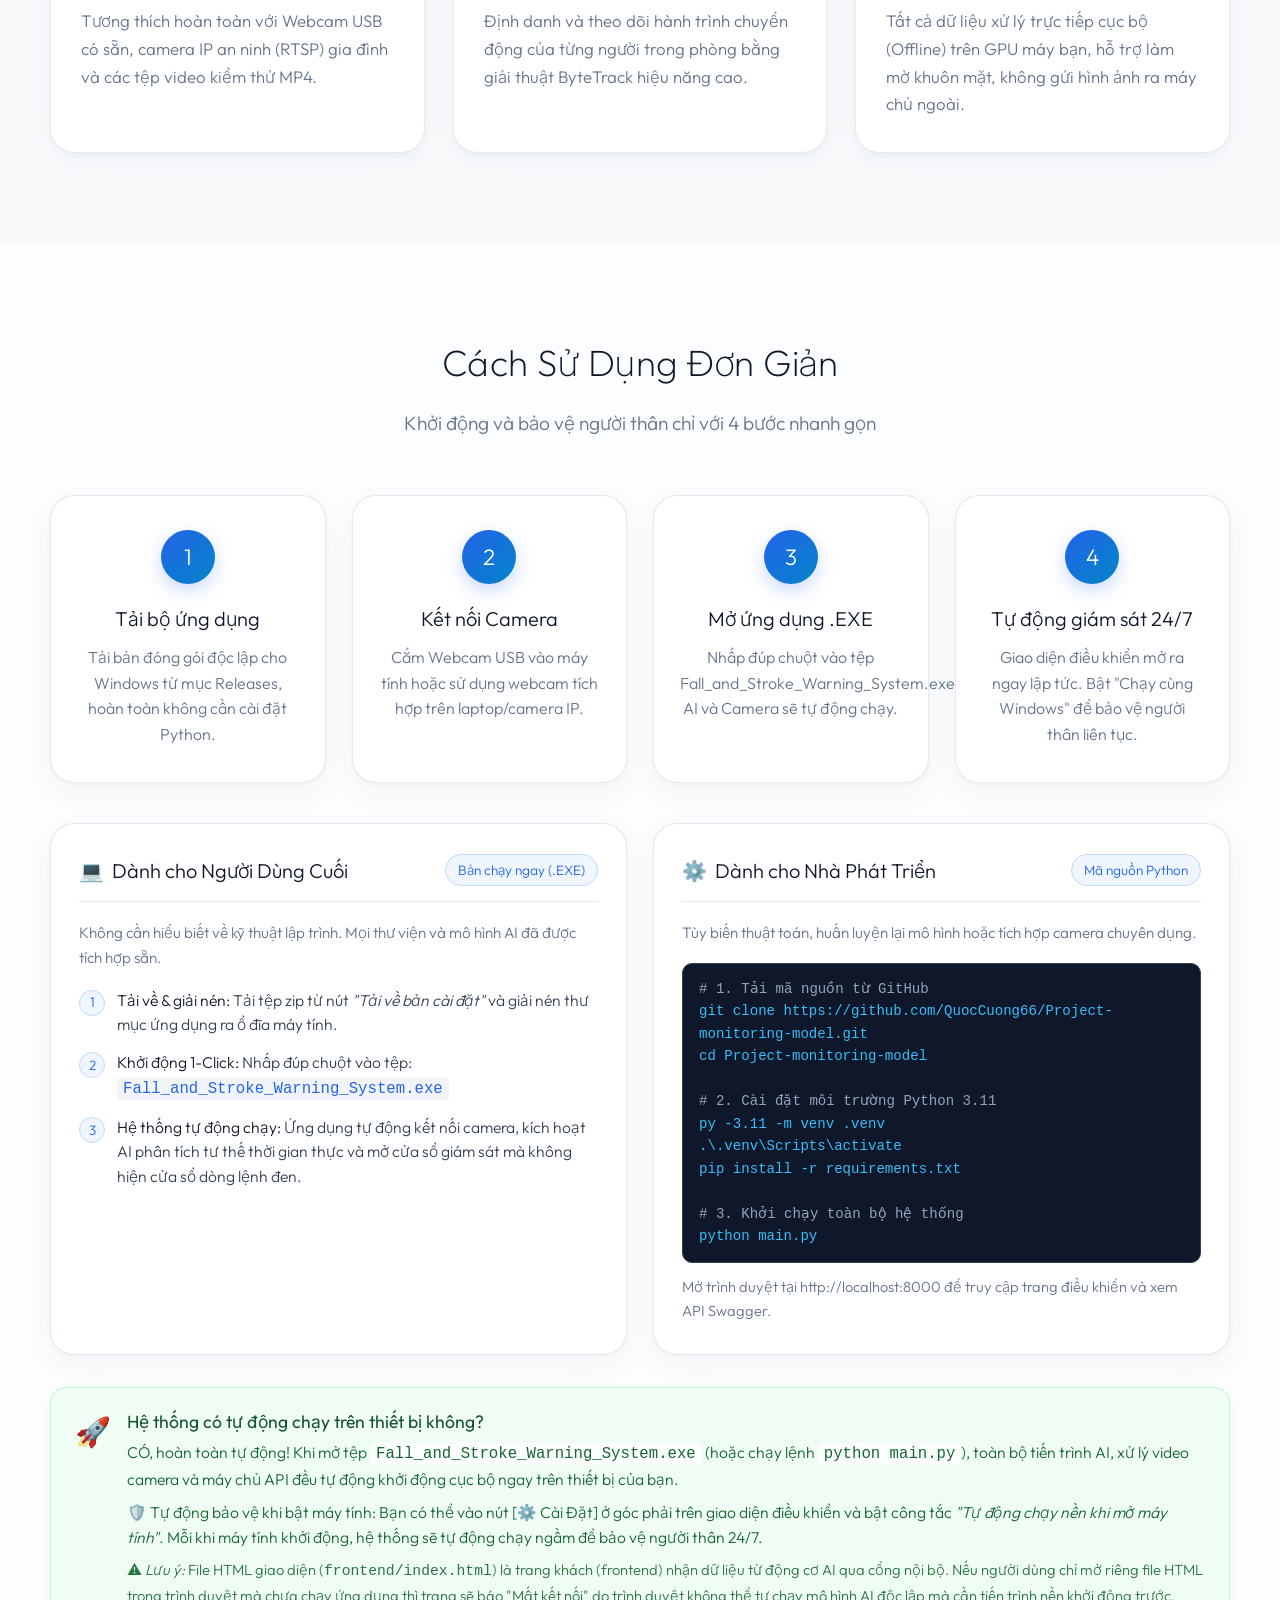
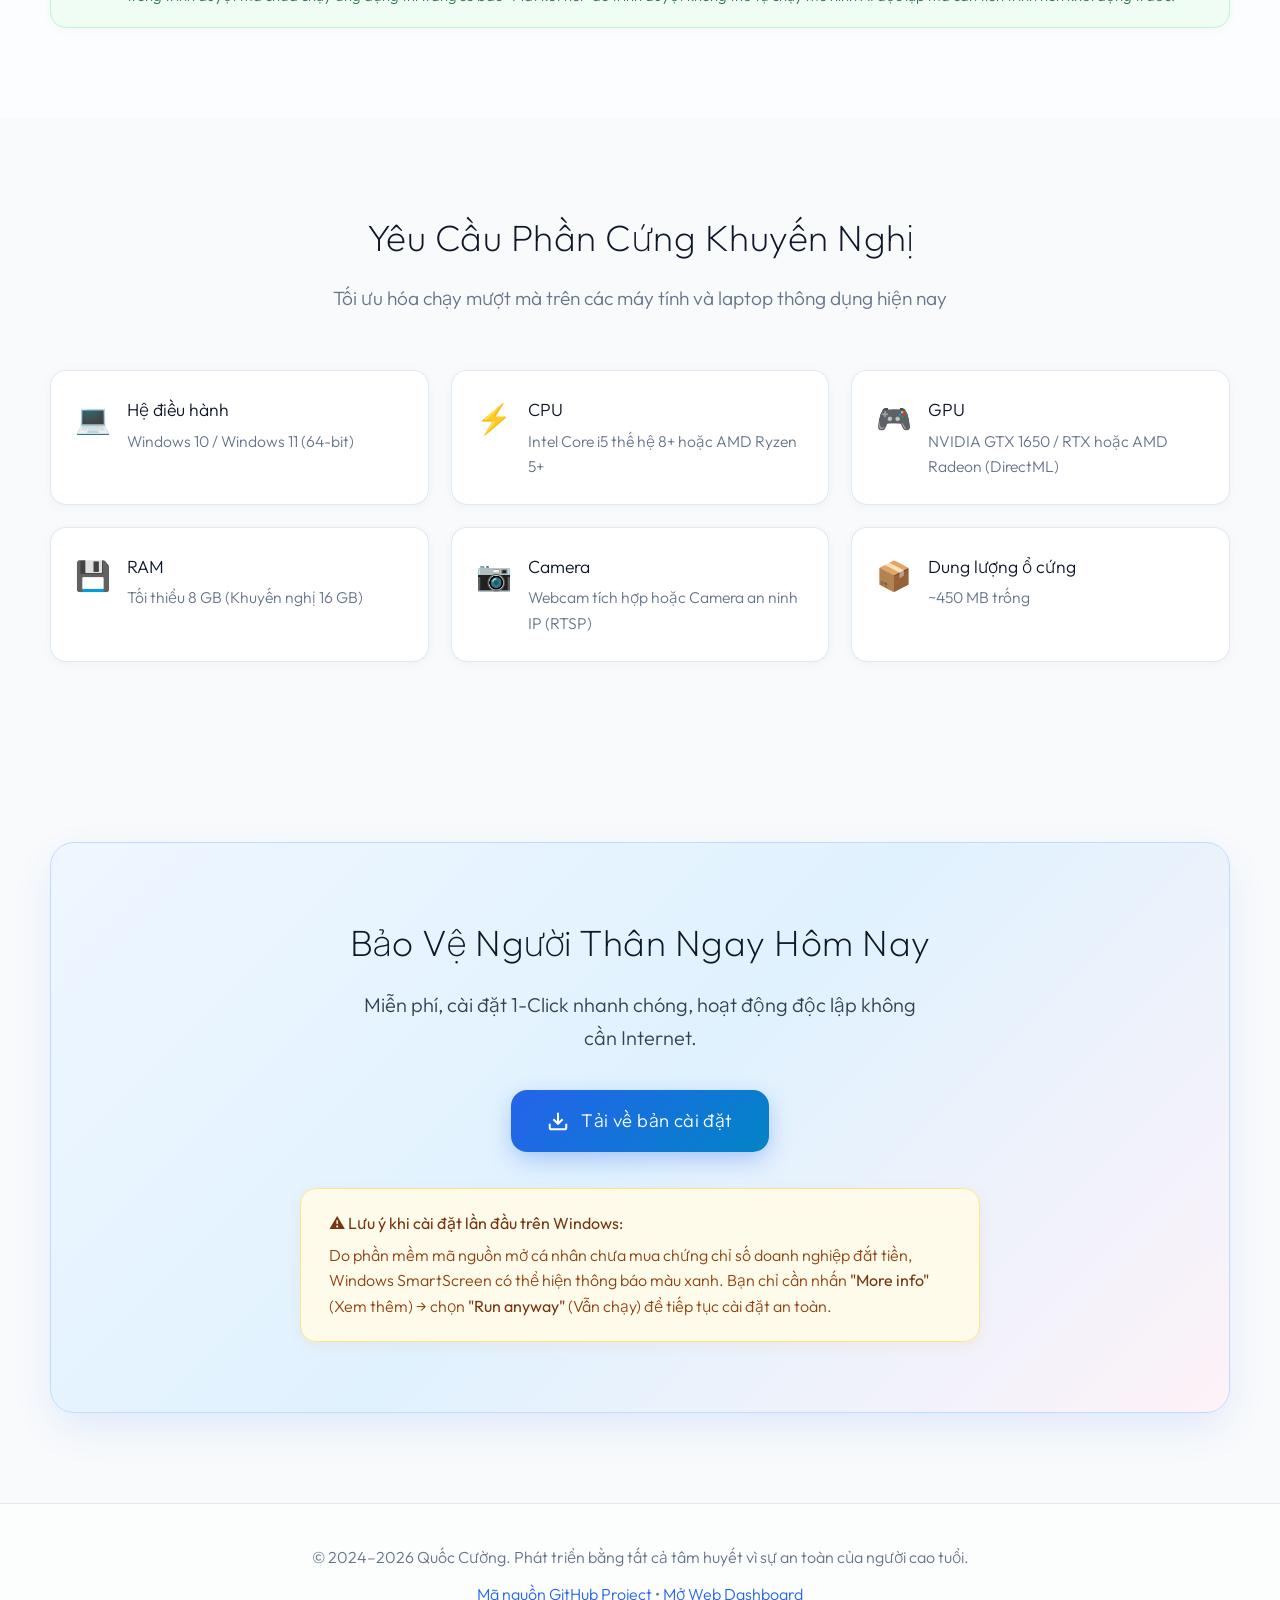
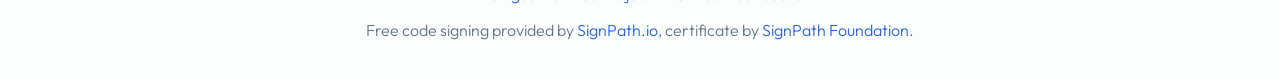
==== commit 0d2c5cf4: "Add macOS (Apple Silicon) build and bump to v0.3.5 - PyInstaller spec builds a .app bundle on macOS " ====
--- a/docs/index.html
+++ b/docs/index.html
@@ -873,8 +873,8 @@
   <div class="hero-content">
     <div class="hero-badge">
       <span>✨</span>
-      <span class="vi">v0.3.4 — Phiên bản mới nhất</span>
-      <span class="en">v0.3.4 — Latest Release</span>
+      <span class="vi">v0.3.5 — Phiên bản mới nhất</span>
+      <span class="en">v0.3.5 — Latest Release</span>
     </div>
     <h1>
       <span class="vi">Hệ Thống Cảnh Báo<br>Ngã & Đột Quỵ</span>
@@ -889,6 +889,11 @@
         <svg width="22" height="22" viewBox="0 0 24 24" fill="none" stroke="currentColor" stroke-width="2.2"><path d="M21 15v4a2 2 0 0 1-2 2H5a2 2 0 0 1-2-2v-4"/><polyline points="7 10 12 15 17 10"/><line x1="12" y1="15" x2="12" y2="3"/></svg>
         <span class="vi">Tải về miễn phí</span>
         <span class="en">Download Free</span>
+      </a>
+      <a href="https://github.com/QuocCuong66/elderly-ai-installer/releases/latest/download/Fall_and_Stroke_Warning_System_macOS.dmg" class="btn btn-outline" title="Tải xuống cho macOS (Apple Silicon)">
+        <svg width="22" height="22" viewBox="0 0 24 24" fill="none" stroke="currentColor" stroke-width="2.2"><path d="M21 15v4a2 2 0 0 1-2 2H5a2 2 0 0 1-2-2v-4"/><polyline points="7 10 12 15 17 10"/><line x1="12" y1="15" x2="12" y2="3"/></svg>
+        <span class="vi">Tải cho macOS</span>
+        <span class="en">Download for macOS</span>
       </a>
       <a href="huong-dan.html" class="btn btn-outline" title="Hướng dẫn sử dụng chi tiết từ A đến Z">
         <svg width="22" height="22" viewBox="0 0 24 24" fill="none" stroke="currentColor" stroke-width="2" stroke-linecap="round" stroke-linejoin="round"><path d="M2 4h6a4 4 0 0 1 4 4v13a3 3 0 0 0-3-3H2z"/><path d="M22 4h-6a4 4 0 0 0-4 4v13a3 3 0 0 1 3-3h7z"/></svg>
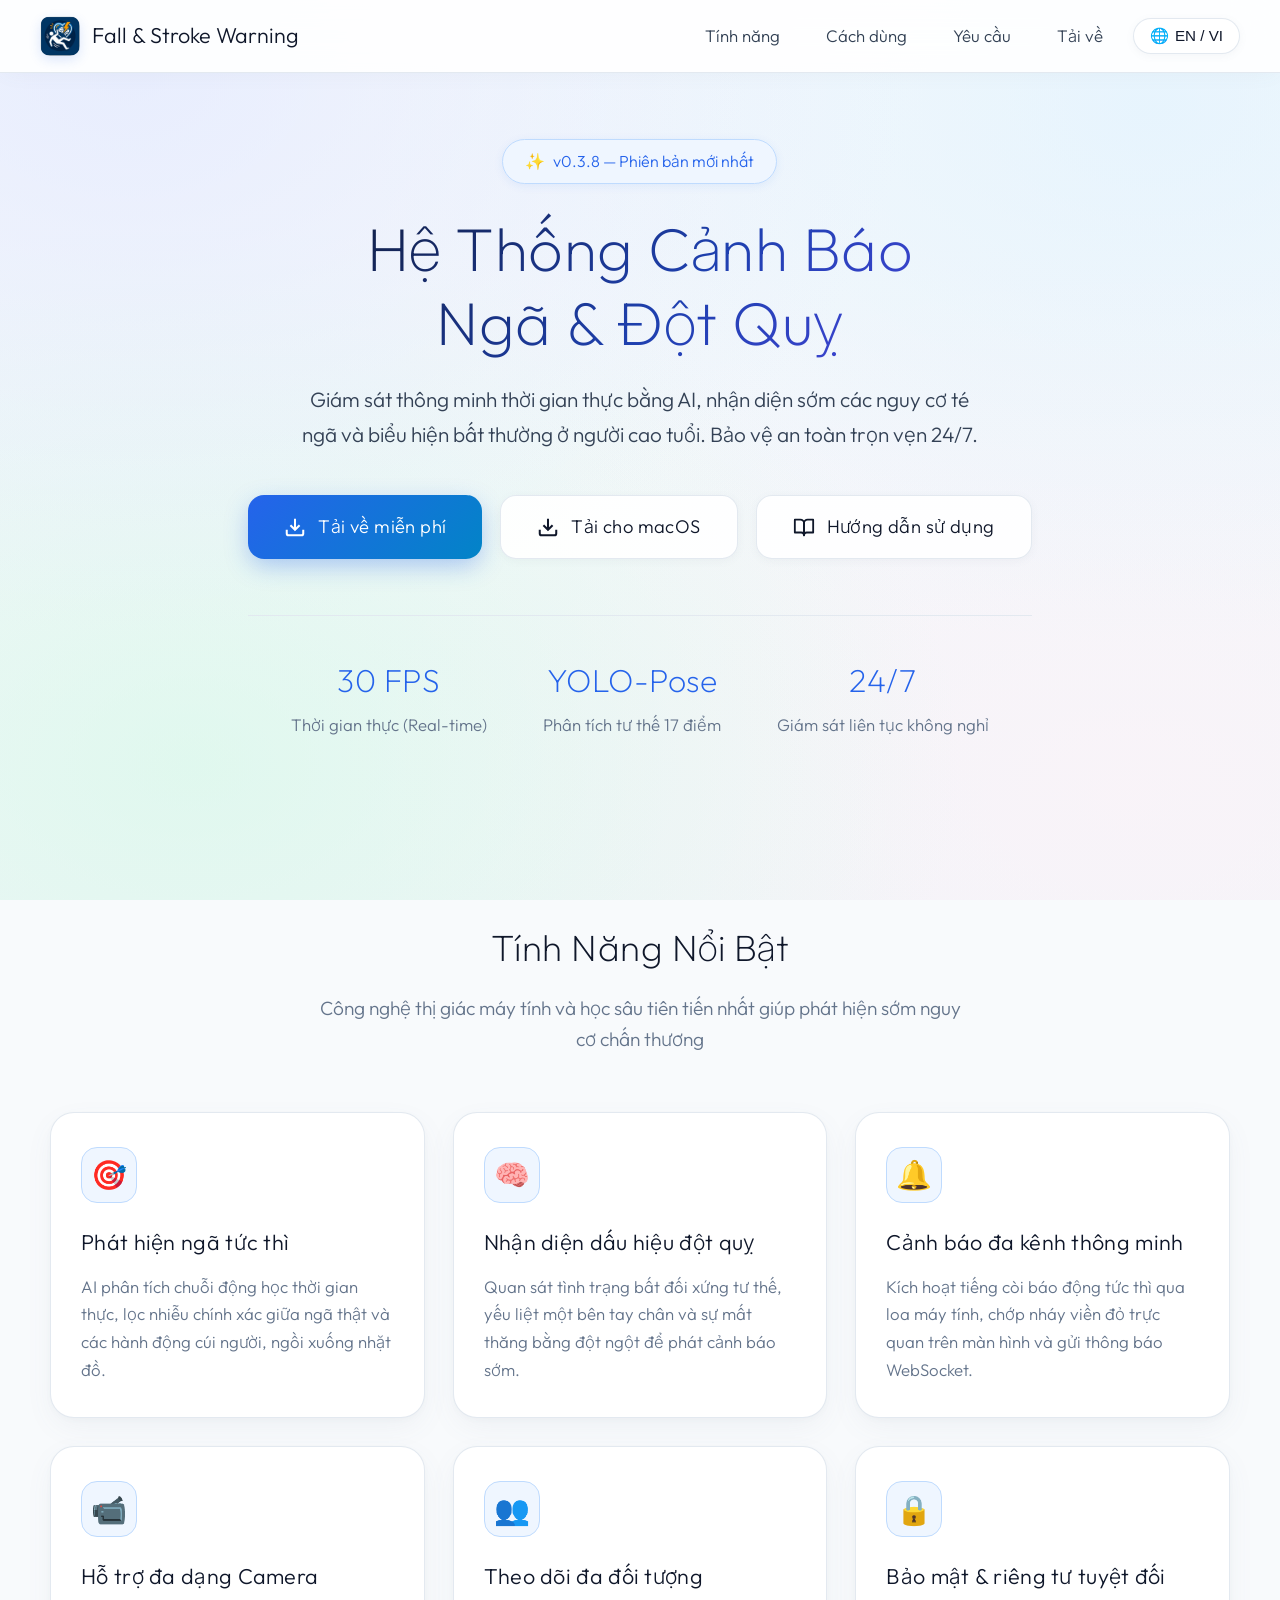
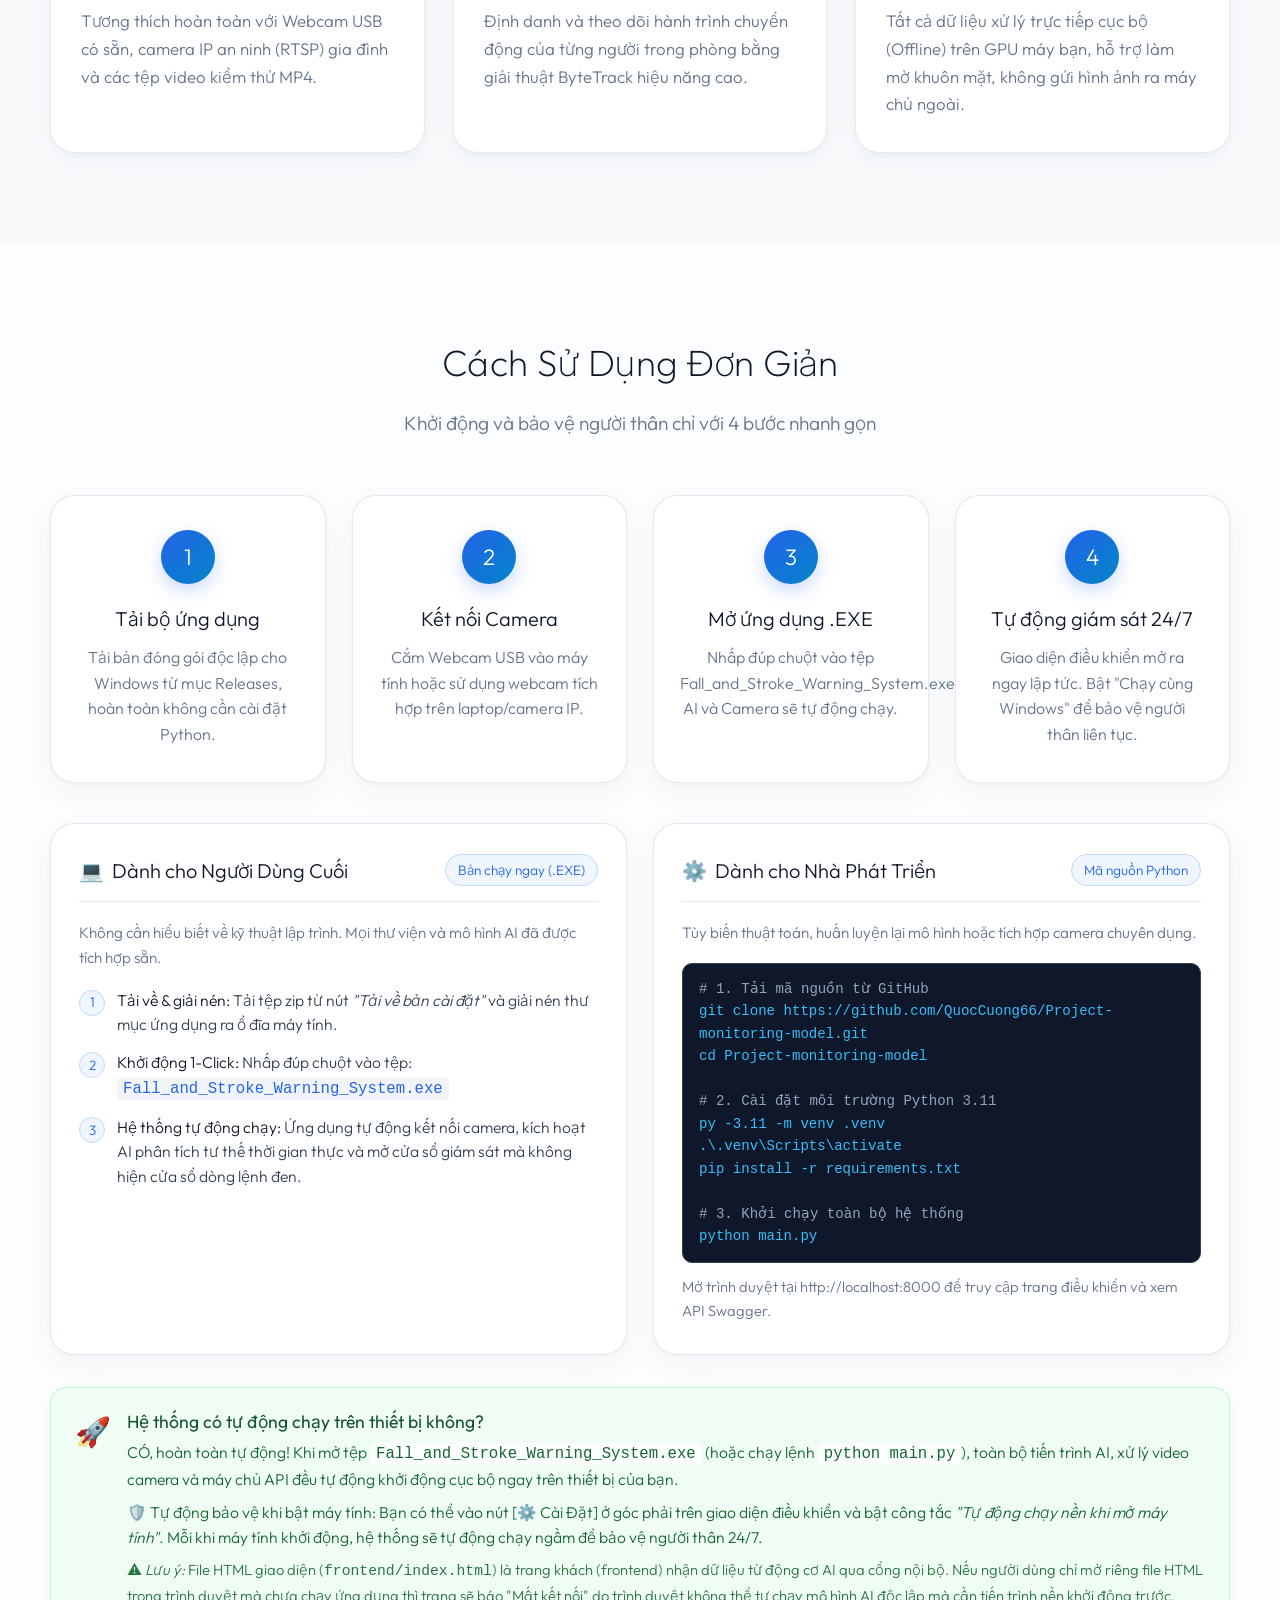
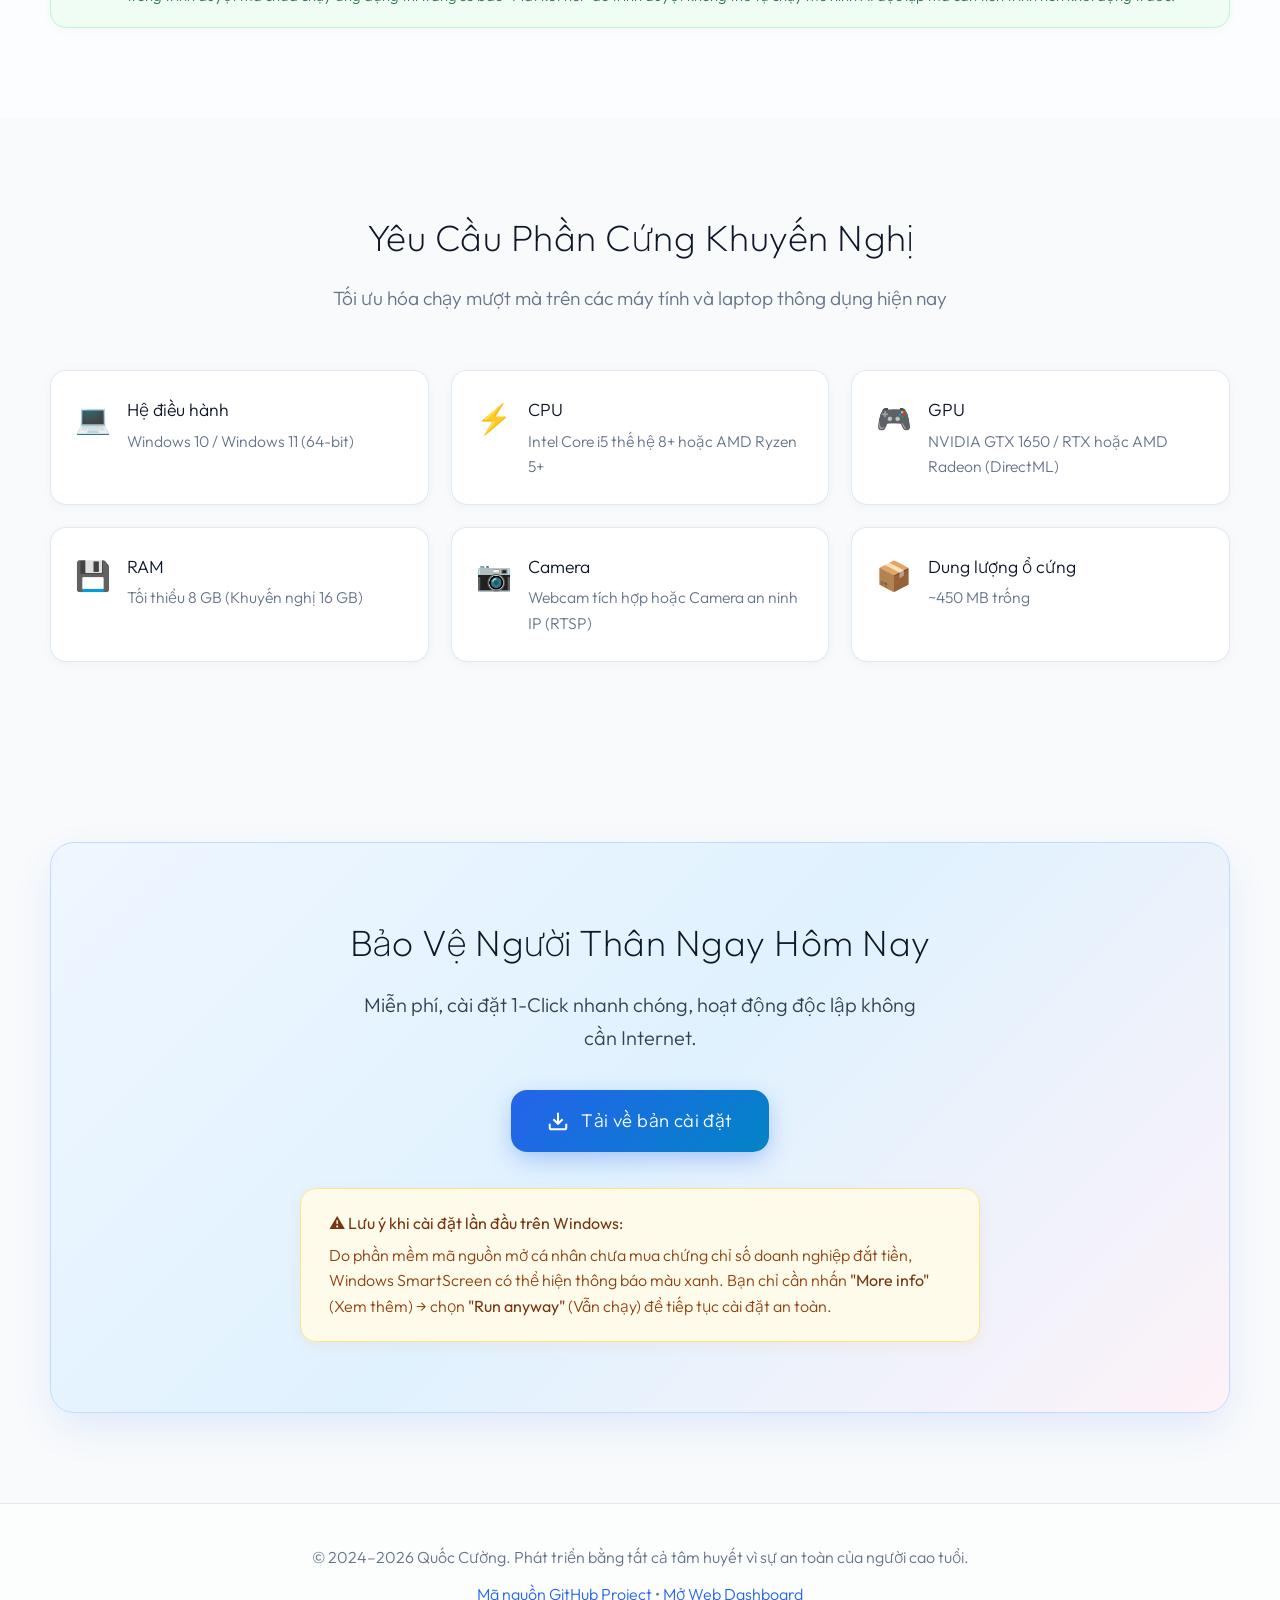
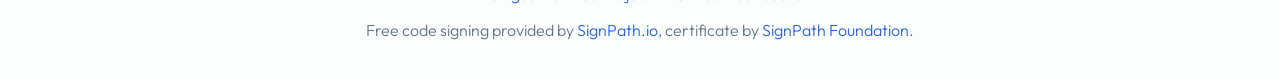
==== commit 24b4361f: "add file train model deep learning" ====
--- a/docs/index.html
+++ b/docs/index.html
@@ -873,8 +873,8 @@
   <div class="hero-content">
     <div class="hero-badge">
       <span>✨</span>
-      <span class="vi">v0.3.5 — Phiên bản mới nhất</span>
-      <span class="en">v0.3.5 — Latest Release</span>
+      <span class="vi">v0.3.8 — Phiên bản mới nhất</span>
+      <span class="en">v0.3.8 — Latest Release</span>
     </div>
     <h1>
       <span class="vi">Hệ Thống Cảnh Báo<br>Ngã & Đột Quỵ</span>
@@ -890,7 +890,7 @@
         <span class="vi">Tải về miễn phí</span>
         <span class="en">Download Free</span>
       </a>
-      <a href="https://github.com/QuocCuong66/elderly-ai-installer/releases/latest/download/Fall_and_Stroke_Warning_System_macOS.dmg" class="btn btn-outline" title="Tải xuống cho macOS (Apple Silicon)">
+      <a href="https://github.com/QuocCuong66/Project-monitoring-model/releases/latest/download/Fall_and_Stroke_Warning_System_macOS.dmg" class="btn btn-outline" title="Tải xuống cho macOS (Apple Silicon)">
         <svg width="22" height="22" viewBox="0 0 24 24" fill="none" stroke="currentColor" stroke-width="2.2"><path d="M21 15v4a2 2 0 0 1-2 2H5a2 2 0 0 1-2-2v-4"/><polyline points="7 10 12 15 17 10"/><line x1="12" y1="15" x2="12" y2="3"/></svg>
         <span class="vi">Tải cho macOS</span>
         <span class="en">Download for macOS</span>
